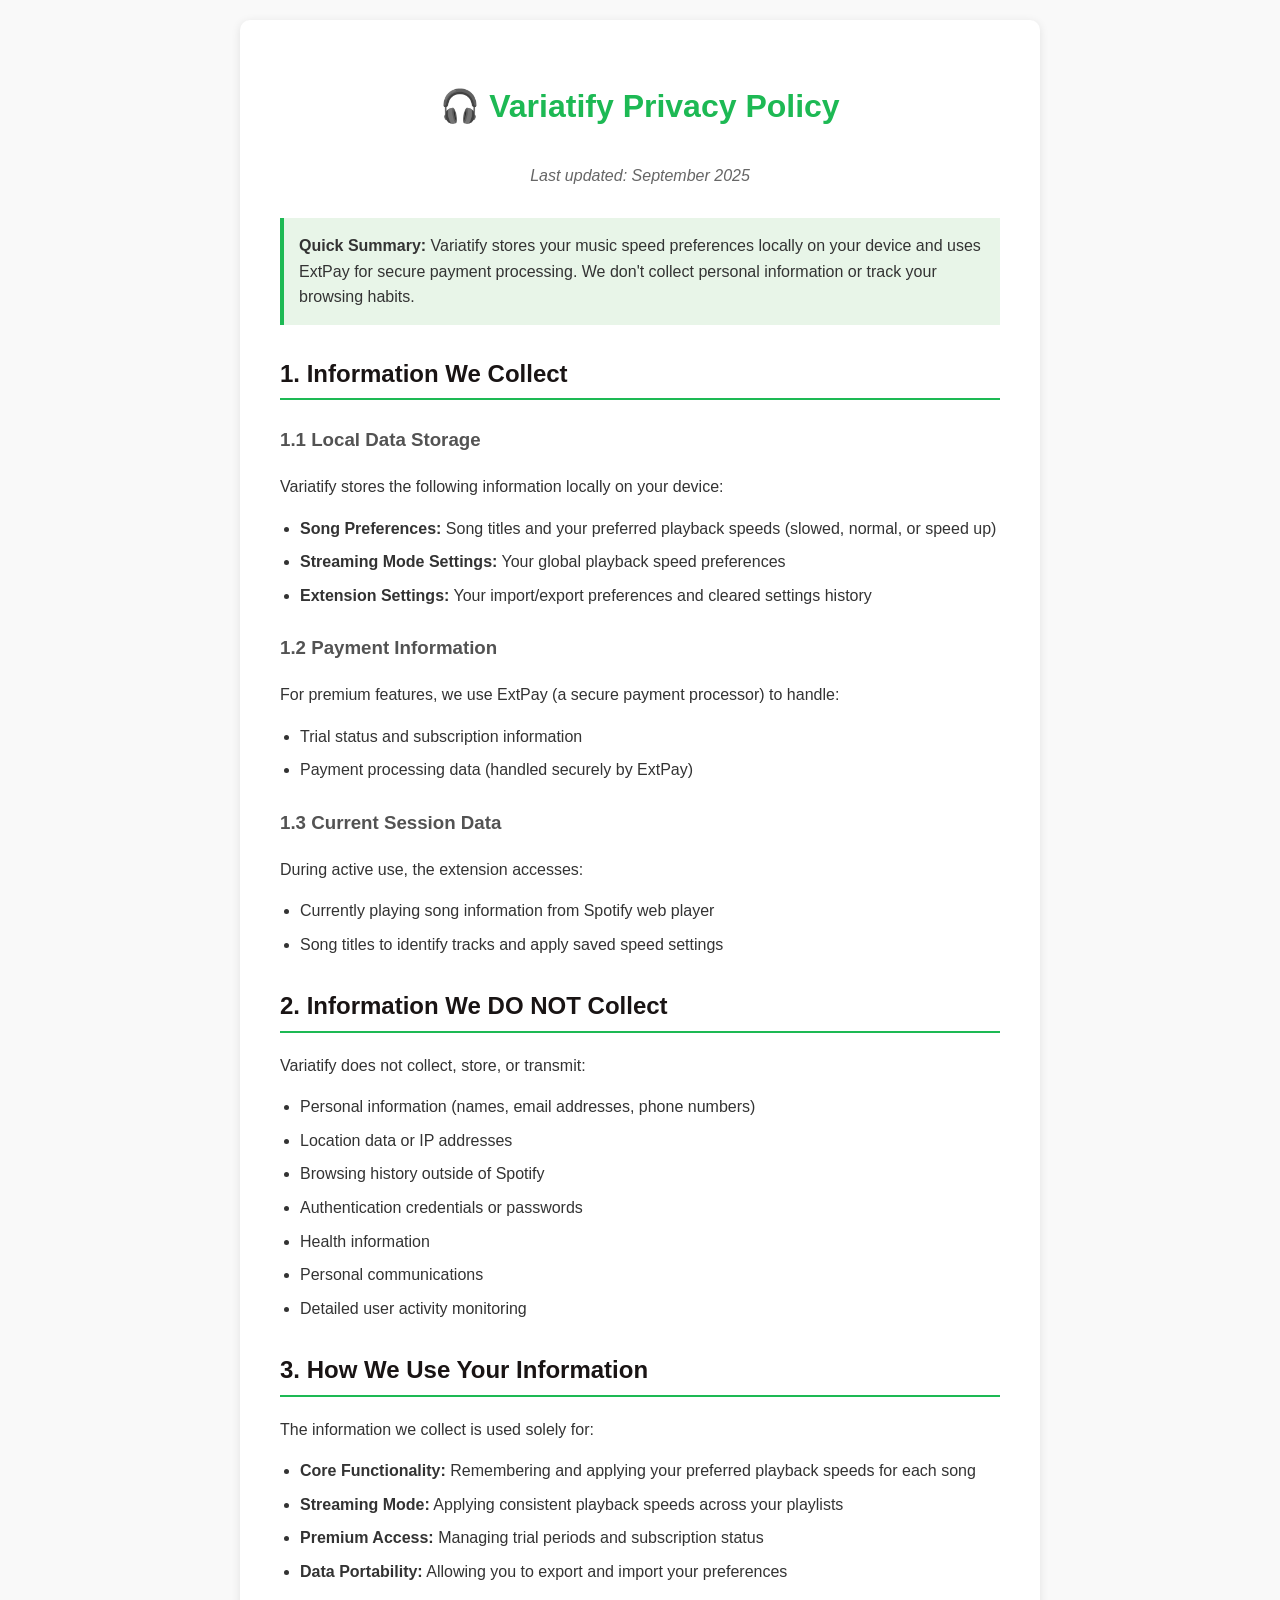
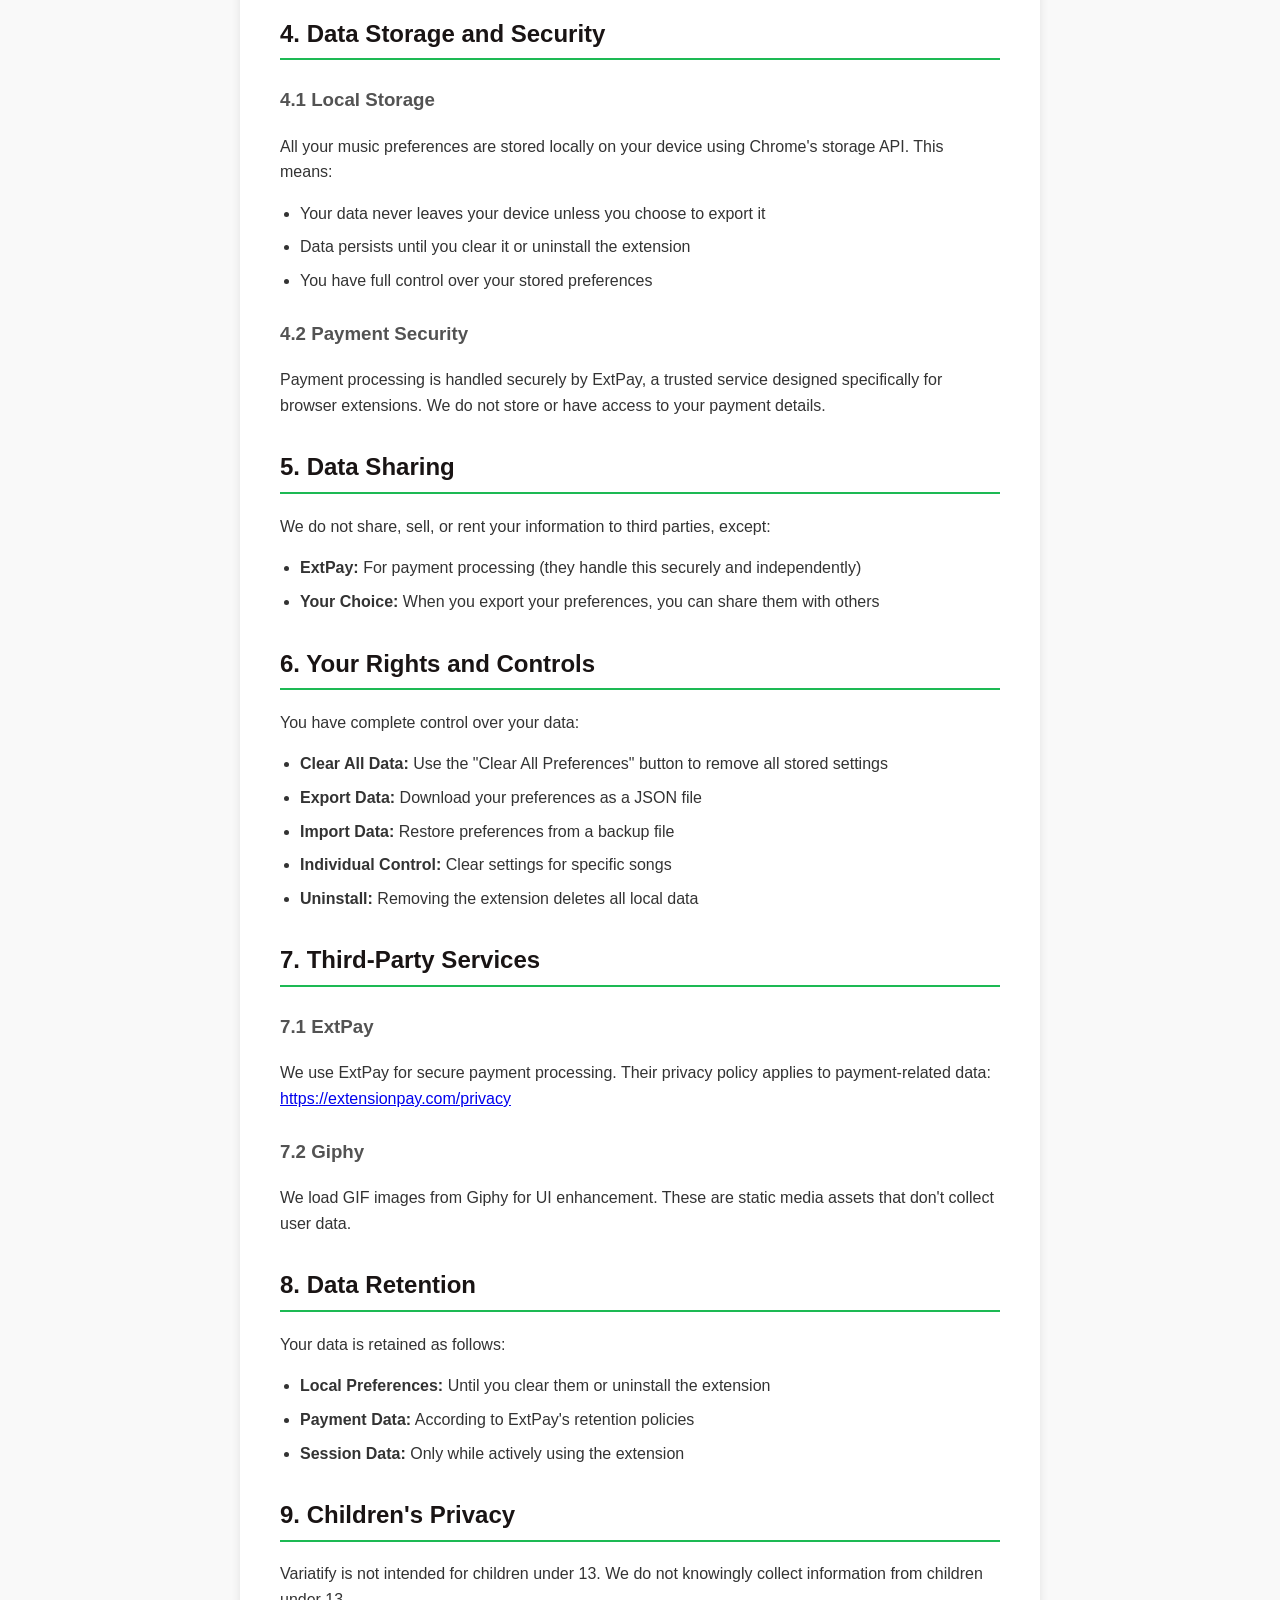
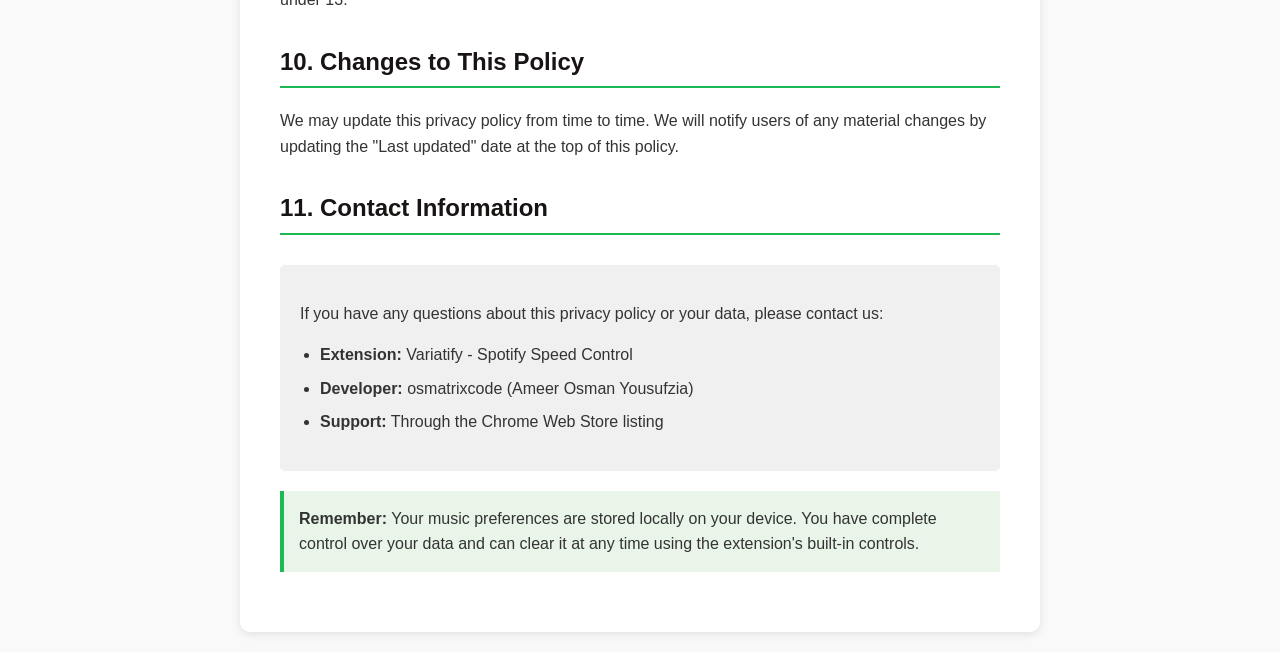
==== index.html @ 0c0920c5 "Create index.html for privacy policy page" ====
<!DOCTYPE html>
<html lang="en">
<head>
    <meta charset="UTF-8">
    <meta name="viewport" content="width=device-width, initial-scale=1.0">
    <title>Variatify - Privacy Policy</title>
    <style>
        body {
            font-family: -apple-system, BlinkMacSystemFont, 'Segoe UI', Roboto, sans-serif;
            line-height: 1.6;
            max-width: 800px;
            margin: 0 auto;
            padding: 20px;
            color: #333;
            background-color: #f9f9f9;
        }
        .container {
            background: white;
            padding: 40px;
            border-radius: 10px;
            box-shadow: 0 2px 10px rgba(0,0,0,0.1);
        }
        h1 {
            color: #1db954;
            text-align: center;
            margin-bottom: 30px;
        }
        h2 {
            color: #191414;
            border-bottom: 2px solid #1db954;
            padding-bottom: 5px;
            margin-top: 30px;
        }
        h3 {
            color: #535353;
            margin-top: 25px;
        }
        .last-updated {
            text-align: center;
            color: #666;
            font-style: italic;
            margin-bottom: 30px;
        }
        .contact-info {
            background: #f0f0f0;
            padding: 20px;
            border-radius: 5px;
            margin-top: 30px;
        }
        ul {
            padding-left: 20px;
        }
        li {
            margin-bottom: 8px;
        }
        .highlight {
            background: #e8f5e8;
            padding: 15px;
            border-left: 4px solid #1db954;
            margin: 20px 0;
        }
    </style>
</head>
<body>
    <div class="container">
        <h1>🎧 Variatify Privacy Policy</h1>
        <p class="last-updated">Last updated: September 2025</p>

        <div class="highlight">
            <strong>Quick Summary:</strong> Variatify stores your music speed preferences locally on your device and uses ExtPay for secure payment processing. We don't collect personal information or track your browsing habits.
        </div>

        <h2>1. Information We Collect</h2>
        
        <h3>1.1 Local Data Storage</h3>
        <p>Variatify stores the following information locally on your device:</p>
        <ul>
            <li><strong>Song Preferences:</strong> Song titles and your preferred playback speeds (slowed, normal, or speed up)</li>
            <li><strong>Streaming Mode Settings:</strong> Your global playback speed preferences</li>
            <li><strong>Extension Settings:</strong> Your import/export preferences and cleared settings history</li>
        </ul>

        <h3>1.2 Payment Information</h3>
        <p>For premium features, we use ExtPay (a secure payment processor) to handle:</p>
        <ul>
            <li>Trial status and subscription information</li>
            <li>Payment processing data (handled securely by ExtPay)</li>
        </ul>

        <h3>1.3 Current Session Data</h3>
        <p>During active use, the extension accesses:</p>
        <ul>
            <li>Currently playing song information from Spotify web player</li>
            <li>Song titles to identify tracks and apply saved speed settings</li>
        </ul>

        <h2>2. Information We DO NOT Collect</h2>
        <p>Variatify does not collect, store, or transmit:</p>
        <ul>
            <li>Personal information (names, email addresses, phone numbers)</li>
            <li>Location data or IP addresses</li>
            <li>Browsing history outside of Spotify</li>
            <li>Authentication credentials or passwords</li>
            <li>Health information</li>
            <li>Personal communications</li>
            <li>Detailed user activity monitoring</li>
        </ul>

        <h2>3. How We Use Your Information</h2>
        <p>The information we collect is used solely for:</p>
        <ul>
            <li><strong>Core Functionality:</strong> Remembering and applying your preferred playback speeds for each song</li>
            <li><strong>Streaming Mode:</strong> Applying consistent playback speeds across your playlists</li>
            <li><strong>Premium Access:</strong> Managing trial periods and subscription status</li>
            <li><strong>Data Portability:</strong> Allowing you to export and import your preferences</li>
        </ul>

        <h2>4. Data Storage and Security</h2>
        
        <h3>4.1 Local Storage</h3>
        <p>All your music preferences are stored locally on your device using Chrome's storage API. This means:</p>
        <ul>
            <li>Your data never leaves your device unless you choose to export it</li>
            <li>Data persists until you clear it or uninstall the extension</li>
            <li>You have full control over your stored preferences</li>
        </ul>

        <h3>4.2 Payment Security</h3>
        <p>Payment processing is handled securely by ExtPay, a trusted service designed specifically for browser extensions. We do not store or have access to your payment details.</p>

        <h2>5. Data Sharing</h2>
        <p>We do not share, sell, or rent your information to third parties, except:</p>
        <ul>
            <li><strong>ExtPay:</strong> For payment processing (they handle this securely and independently)</li>
            <li><strong>Your Choice:</strong> When you export your preferences, you can share them with others</li>
        </ul>

        <h2>6. Your Rights and Controls</h2>
        <p>You have complete control over your data:</p>
        <ul>
            <li><strong>Clear All Data:</strong> Use the "Clear All Preferences" button to remove all stored settings</li>
            <li><strong>Export Data:</strong> Download your preferences as a JSON file</li>
            <li><strong>Import Data:</strong> Restore preferences from a backup file</li>
            <li><strong>Individual Control:</strong> Clear settings for specific songs</li>
            <li><strong>Uninstall:</strong> Removing the extension deletes all local data</li>
        </ul>

        <h2>7. Third-Party Services</h2>
        
        <h3>7.1 ExtPay</h3>
        <p>We use ExtPay for secure payment processing. Their privacy policy applies to payment-related data: <a href="https://extensionpay.com/privacy" target="_blank">https://extensionpay.com/privacy</a></p>

        <h3>7.2 Giphy</h3>
        <p>We load GIF images from Giphy for UI enhancement. These are static media assets that don't collect user data.</p>

        <h2>8. Data Retention</h2>
        <p>Your data is retained as follows:</p>
        <ul>
            <li><strong>Local Preferences:</strong> Until you clear them or uninstall the extension</li>
            <li><strong>Payment Data:</strong> According to ExtPay's retention policies</li>
            <li><strong>Session Data:</strong> Only while actively using the extension</li>
        </ul>

        <h2>9. Children's Privacy</h2>
        <p>Variatify is not intended for children under 13. We do not knowingly collect information from children under 13.</p>

        <h2>10. Changes to This Policy</h2>
        <p>We may update this privacy policy from time to time. We will notify users of any material changes by updating the "Last updated" date at the top of this policy.</p>

        <h2>11. Contact Information</h2>
        <div class="contact-info">
            <p>If you have any questions about this privacy policy or your data, please contact us:</p>
            <ul>
                <li><strong>Extension:</strong> Variatify - Spotify Speed Control</li>
                <li><strong>Developer:</strong> osmatrixcode (Ameer Osman Yousufzia)</li>
                <li><strong>Support:</strong> Through the Chrome Web Store listing</li>
            </ul>
        </div>

        <div class="highlight">
            <strong>Remember:</strong> Your music preferences are stored locally on your device. You have complete control over your data and can clear it at any time using the extension's built-in controls.
        </div>
    </div>
</body>
</html>
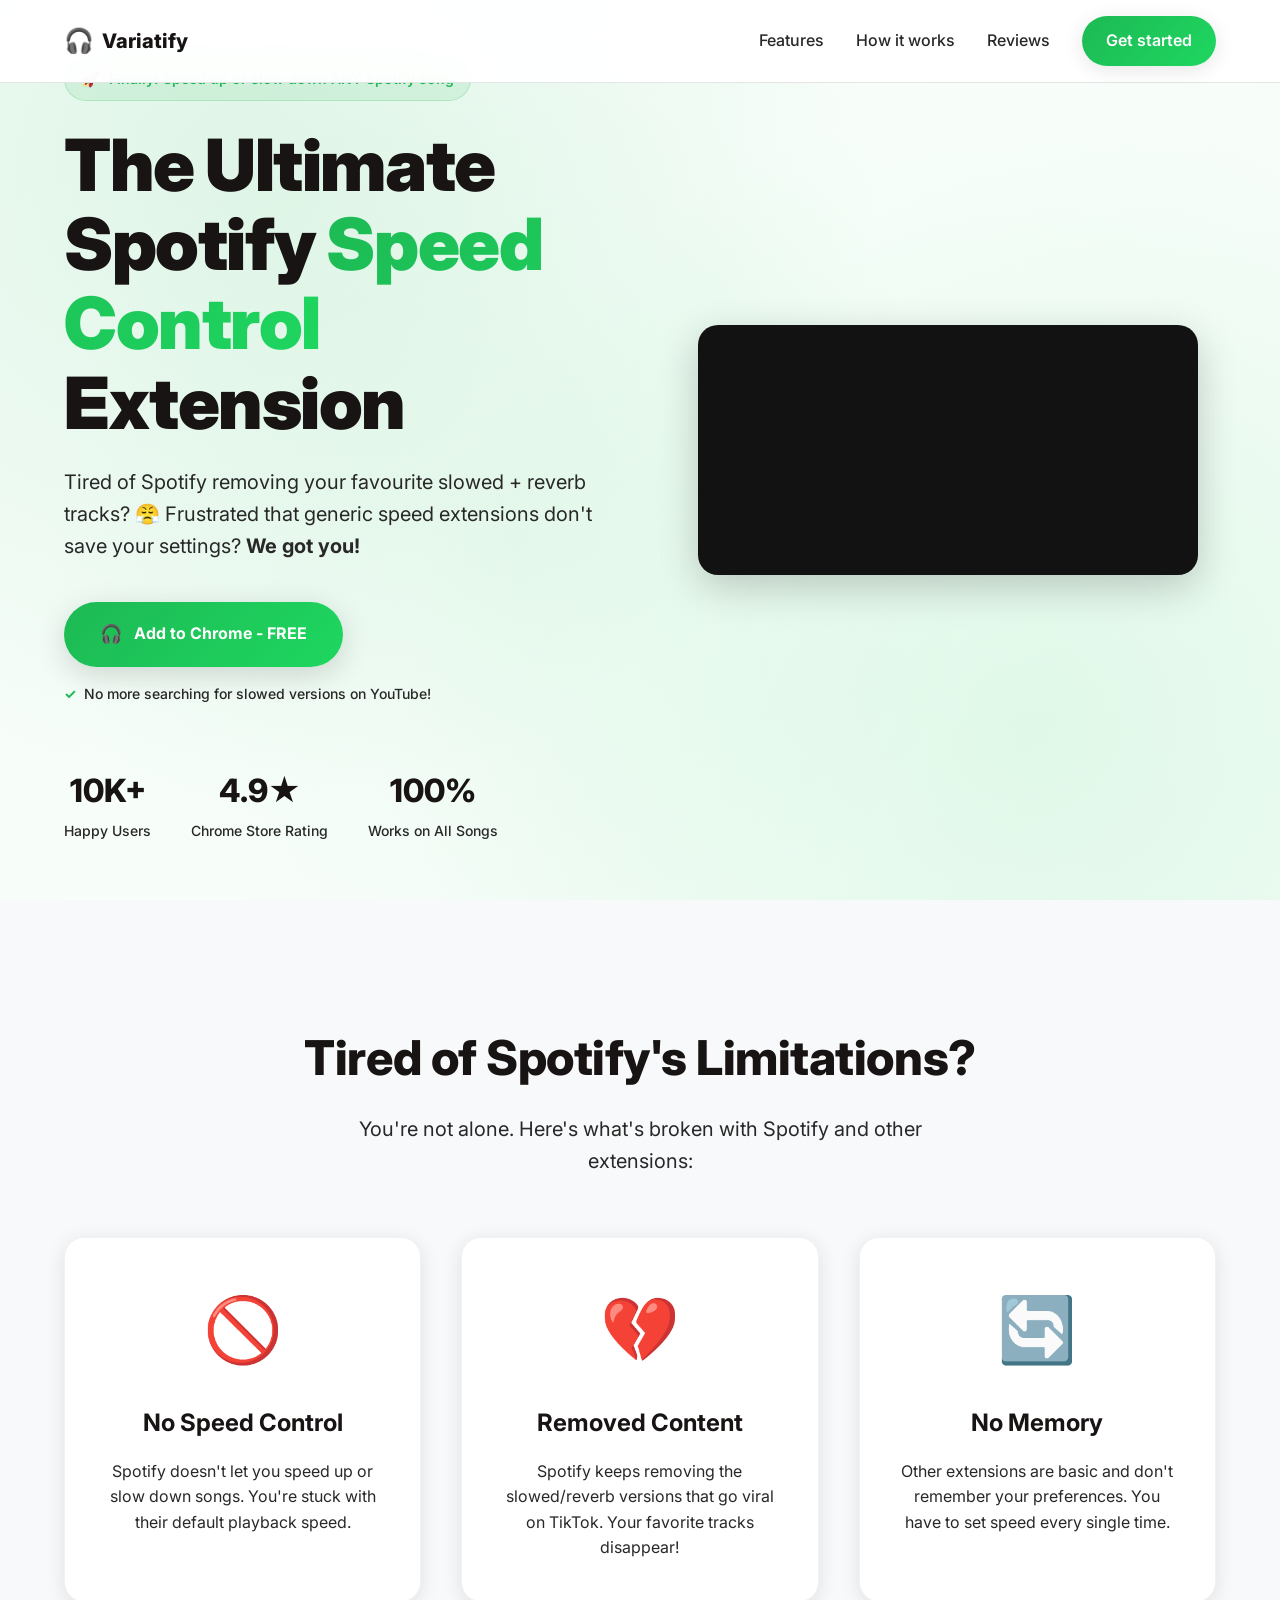
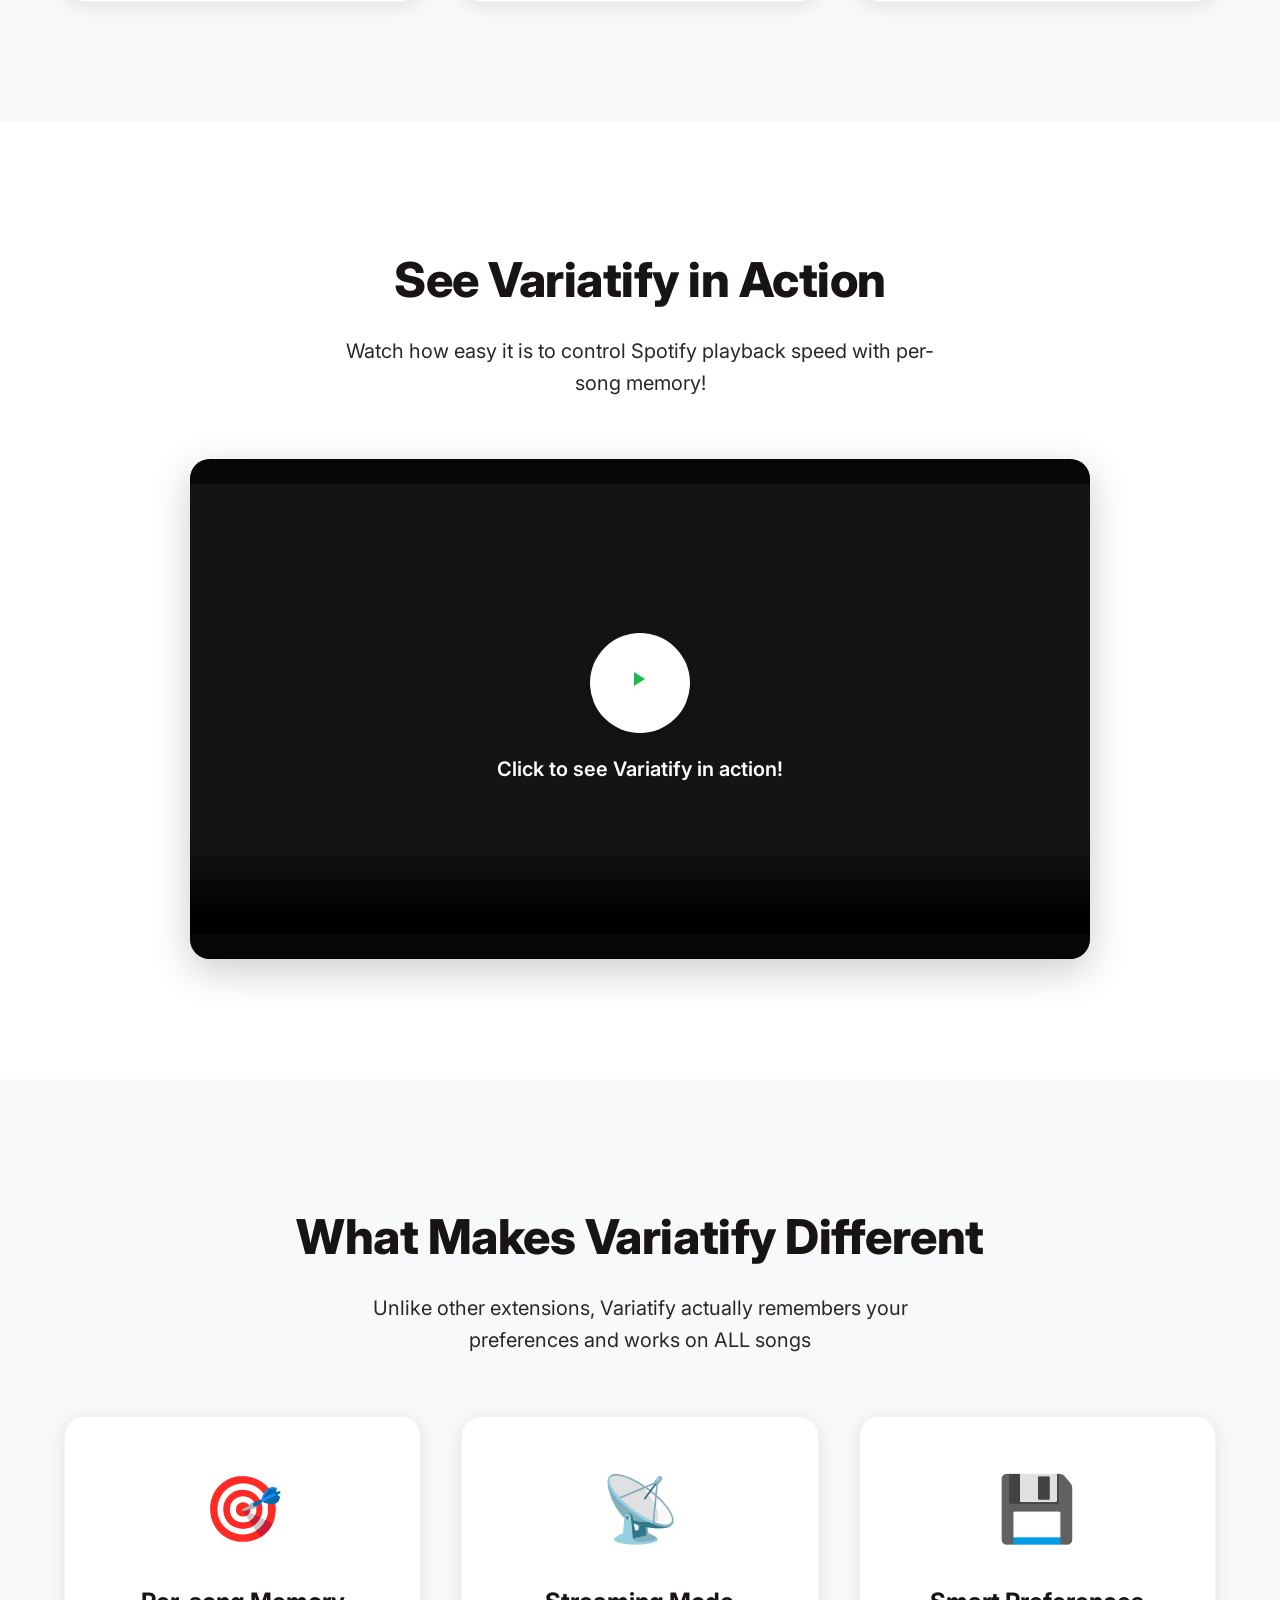
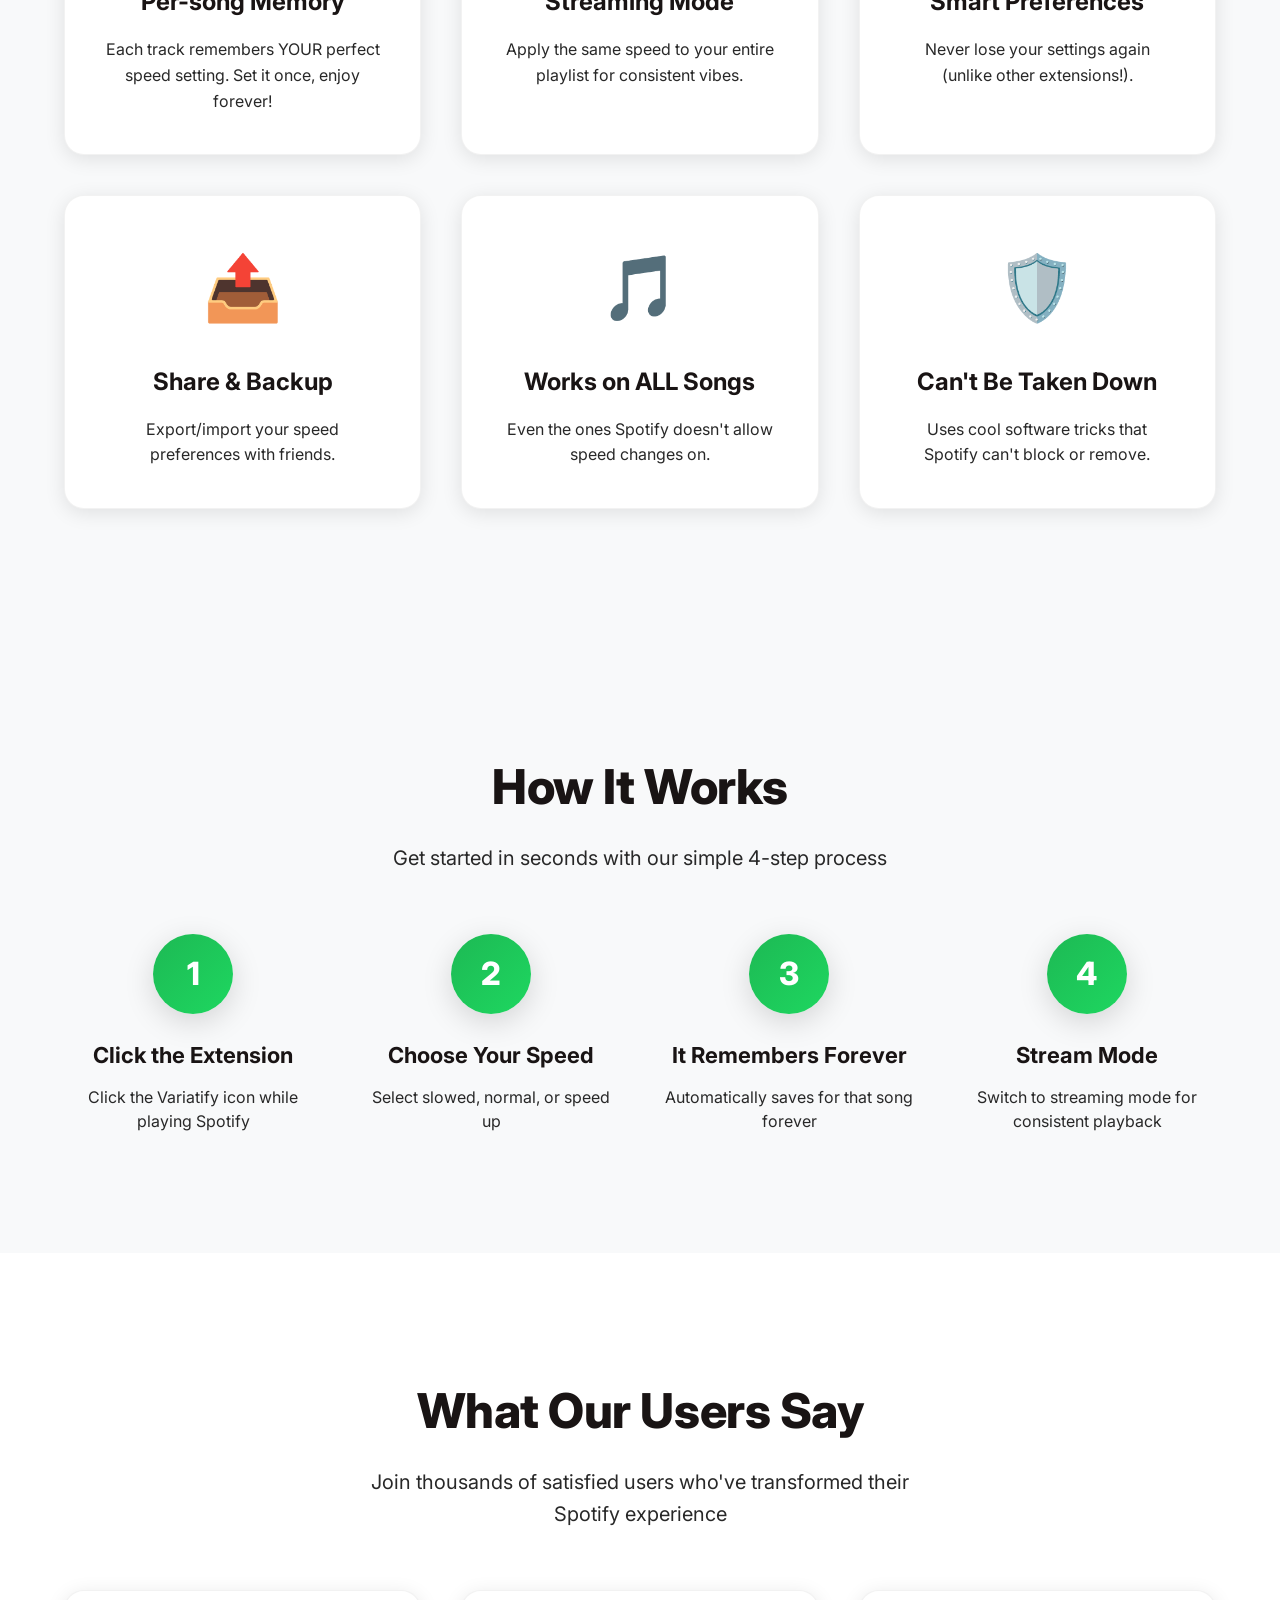
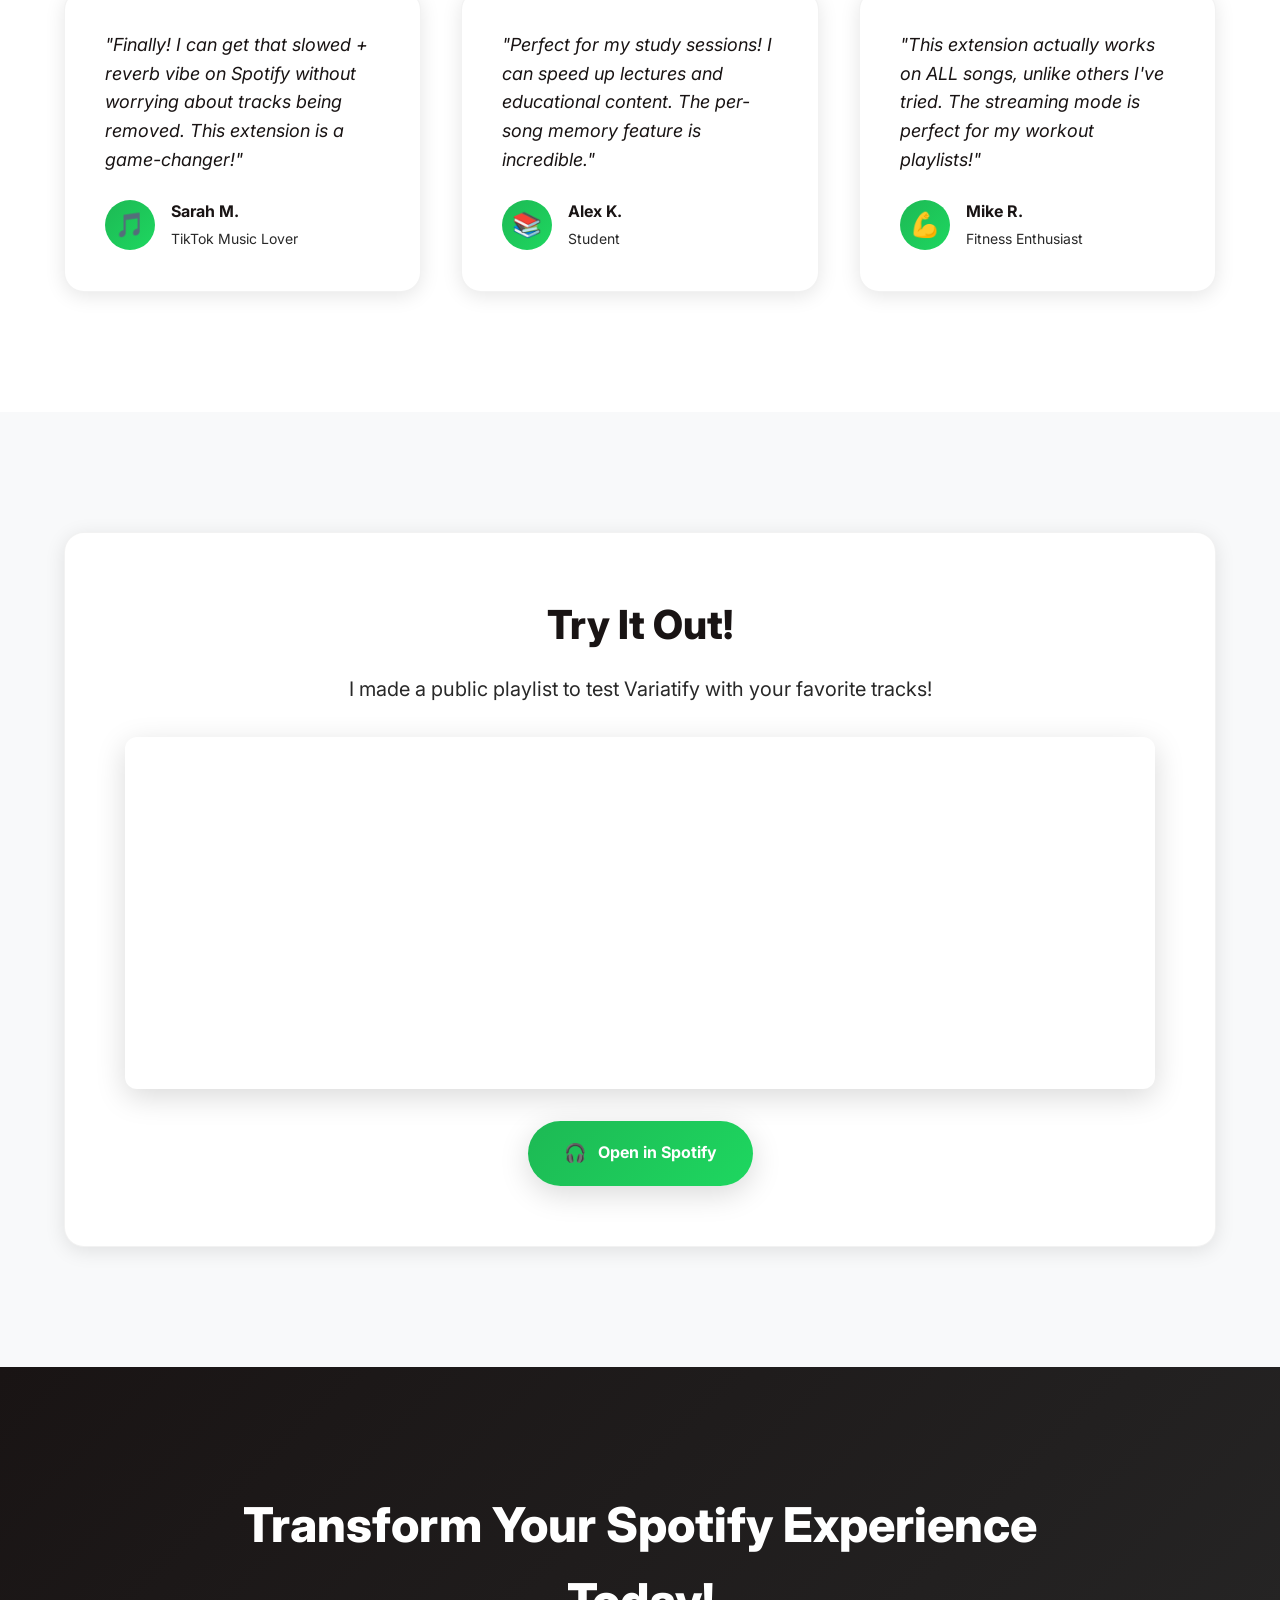
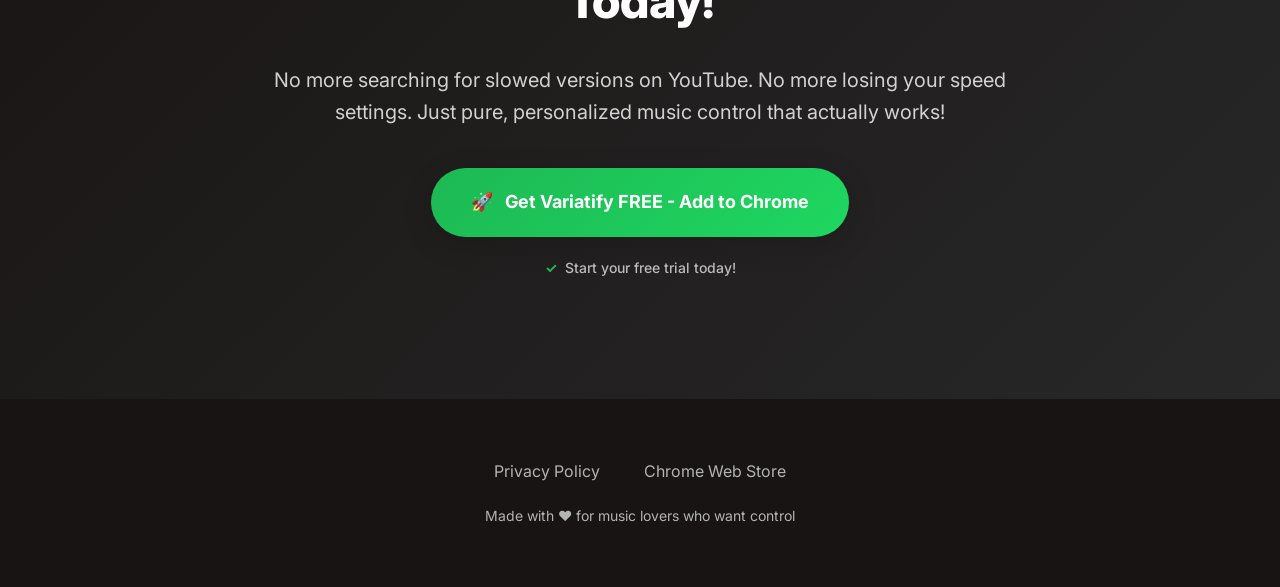
==== commit b0e91986: "make pretty index page!" ====
--- a/index.html
+++ b/index.html
@@ -3,183 +3,448 @@
 <head>
     <meta charset="UTF-8">
     <meta name="viewport" content="width=device-width, initial-scale=1.0">
-    <title>Variatify - Privacy Policy</title>
-    <style>
-        body {
-            font-family: -apple-system, BlinkMacSystemFont, 'Segoe UI', Roboto, sans-serif;
-            line-height: 1.6;
-            max-width: 800px;
-            margin: 0 auto;
-            padding: 20px;
-            color: #333;
-            background-color: #f9f9f9;
-        }
-        .container {
-            background: white;
-            padding: 40px;
-            border-radius: 10px;
-            box-shadow: 0 2px 10px rgba(0,0,0,0.1);
-        }
-        h1 {
-            color: #1db954;
-            text-align: center;
-            margin-bottom: 30px;
-        }
-        h2 {
-            color: #191414;
-            border-bottom: 2px solid #1db954;
-            padding-bottom: 5px;
-            margin-top: 30px;
-        }
-        h3 {
-            color: #535353;
-            margin-top: 25px;
-        }
-        .last-updated {
-            text-align: center;
-            color: #666;
-            font-style: italic;
-            margin-bottom: 30px;
-        }
-        .contact-info {
-            background: #f0f0f0;
-            padding: 20px;
-            border-radius: 5px;
-            margin-top: 30px;
-        }
-        ul {
-            padding-left: 20px;
-        }
-        li {
-            margin-bottom: 8px;
-        }
-        .highlight {
-            background: #e8f5e8;
-            padding: 15px;
-            border-left: 4px solid #1db954;
-            margin: 20px 0;
-        }
-    </style>
+    <title>Variatify - The Ultimate Spotify Speed Control Extension</title>
+    <link rel="stylesheet" href="main.css">
+    <link rel="preconnect" href="https://fonts.googleapis.com">
+    <link rel="preconnect" href="https://fonts.gstatic.com" crossorigin>
+    <link href="https://fonts.googleapis.com/css2?family=Inter:wght@300;400;500;600;700;800;900&display=swap" rel="stylesheet">
+    <meta name="description" content="Speed up or slow down ANY Spotify song with per-song memory. Perfect for TikTok music lovers and study sessions.">
 </head>
 <body>
-    <div class="container">
-        <h1>🎧 Variatify Privacy Policy</h1>
-        <p class="last-updated">Last updated: September 2025</p>
-
-        <div class="highlight">
-            <strong>Quick Summary:</strong> Variatify stores your music speed preferences locally on your device and uses ExtPay for secure payment processing. We don't collect personal information or track your browsing habits.
-        </div>
-
-        <h2>1. Information We Collect</h2>
-        
-        <h3>1.1 Local Data Storage</h3>
-        <p>Variatify stores the following information locally on your device:</p>
-        <ul>
-            <li><strong>Song Preferences:</strong> Song titles and your preferred playback speeds (slowed, normal, or speed up)</li>
-            <li><strong>Streaming Mode Settings:</strong> Your global playback speed preferences</li>
-            <li><strong>Extension Settings:</strong> Your import/export preferences and cleared settings history</li>
-        </ul>
-
-        <h3>1.2 Payment Information</h3>
-        <p>For premium features, we use ExtPay (a secure payment processor) to handle:</p>
-        <ul>
-            <li>Trial status and subscription information</li>
-            <li>Payment processing data (handled securely by ExtPay)</li>
-        </ul>
-
-        <h3>1.3 Current Session Data</h3>
-        <p>During active use, the extension accesses:</p>
-        <ul>
-            <li>Currently playing song information from Spotify web player</li>
-            <li>Song titles to identify tracks and apply saved speed settings</li>
-        </ul>
-
-        <h2>2. Information We DO NOT Collect</h2>
-        <p>Variatify does not collect, store, or transmit:</p>
-        <ul>
-            <li>Personal information (names, email addresses, phone numbers)</li>
-            <li>Location data or IP addresses</li>
-            <li>Browsing history outside of Spotify</li>
-            <li>Authentication credentials or passwords</li>
-            <li>Health information</li>
-            <li>Personal communications</li>
-            <li>Detailed user activity monitoring</li>
-        </ul>
-
-        <h2>3. How We Use Your Information</h2>
-        <p>The information we collect is used solely for:</p>
-        <ul>
-            <li><strong>Core Functionality:</strong> Remembering and applying your preferred playback speeds for each song</li>
-            <li><strong>Streaming Mode:</strong> Applying consistent playback speeds across your playlists</li>
-            <li><strong>Premium Access:</strong> Managing trial periods and subscription status</li>
-            <li><strong>Data Portability:</strong> Allowing you to export and import your preferences</li>
-        </ul>
-
-        <h2>4. Data Storage and Security</h2>
-        
-        <h3>4.1 Local Storage</h3>
-        <p>All your music preferences are stored locally on your device using Chrome's storage API. This means:</p>
-        <ul>
-            <li>Your data never leaves your device unless you choose to export it</li>
-            <li>Data persists until you clear it or uninstall the extension</li>
-            <li>You have full control over your stored preferences</li>
-        </ul>
-
-        <h3>4.2 Payment Security</h3>
-        <p>Payment processing is handled securely by ExtPay, a trusted service designed specifically for browser extensions. We do not store or have access to your payment details.</p>
-
-        <h2>5. Data Sharing</h2>
-        <p>We do not share, sell, or rent your information to third parties, except:</p>
-        <ul>
-            <li><strong>ExtPay:</strong> For payment processing (they handle this securely and independently)</li>
-            <li><strong>Your Choice:</strong> When you export your preferences, you can share them with others</li>
-        </ul>
-
-        <h2>6. Your Rights and Controls</h2>
-        <p>You have complete control over your data:</p>
-        <ul>
-            <li><strong>Clear All Data:</strong> Use the "Clear All Preferences" button to remove all stored settings</li>
-            <li><strong>Export Data:</strong> Download your preferences as a JSON file</li>
-            <li><strong>Import Data:</strong> Restore preferences from a backup file</li>
-            <li><strong>Individual Control:</strong> Clear settings for specific songs</li>
-            <li><strong>Uninstall:</strong> Removing the extension deletes all local data</li>
-        </ul>
-
-        <h2>7. Third-Party Services</h2>
-        
-        <h3>7.1 ExtPay</h3>
-        <p>We use ExtPay for secure payment processing. Their privacy policy applies to payment-related data: <a href="https://extensionpay.com/privacy" target="_blank">https://extensionpay.com/privacy</a></p>
-
-        <h3>7.2 Giphy</h3>
-        <p>We load GIF images from Giphy for UI enhancement. These are static media assets that don't collect user data.</p>
-
-        <h2>8. Data Retention</h2>
-        <p>Your data is retained as follows:</p>
-        <ul>
-            <li><strong>Local Preferences:</strong> Until you clear them or uninstall the extension</li>
-            <li><strong>Payment Data:</strong> According to ExtPay's retention policies</li>
-            <li><strong>Session Data:</strong> Only while actively using the extension</li>
-        </ul>
-
-        <h2>9. Children's Privacy</h2>
-        <p>Variatify is not intended for children under 13. We do not knowingly collect information from children under 13.</p>
-
-        <h2>10. Changes to This Policy</h2>
-        <p>We may update this privacy policy from time to time. We will notify users of any material changes by updating the "Last updated" date at the top of this policy.</p>
-
-        <h2>11. Contact Information</h2>
-        <div class="contact-info">
-            <p>If you have any questions about this privacy policy or your data, please contact us:</p>
-            <ul>
-                <li><strong>Extension:</strong> Variatify - Spotify Speed Control</li>
-                <li><strong>Developer:</strong> osmatrixcode (Ameer Osman Yousufzia)</li>
-                <li><strong>Support:</strong> Through the Chrome Web Store listing</li>
-            </ul>
-        </div>
-
-        <div class="highlight">
-            <strong>Remember:</strong> Your music preferences are stored locally on your device. You have complete control over your data and can clear it at any time using the extension's built-in controls.
-        </div>
-    </div>
+    <!-- Navigation -->
+    <nav class="nav">
+        <div class="nav-container">
+            <div class="nav-logo">
+                <span class="logo-icon">🎧</span>
+                <span class="logo-text">Variatify</span>
+            </div>
+            <div class="nav-links">
+                <a href="#features" class="nav-link">Features</a>
+                <a href="#how-it-works" class="nav-link">How it works</a>
+                <a href="#testimonials" class="nav-link">Reviews</a>
+                <a href="https://chromewebstore.google.com/detail/variatify-spotify-extensi/kaggiednlfijigkjankdbfpokdglpnlo" class="nav-cta" target="_blank">Get started</a>
+            </div>
+        </div>
+    </nav>
+
+    <!-- Hero Section -->
+    <section class="hero">
+        <div class="hero-background">
+            <div class="hero-gradient"></div>
+            <div class="hero-particles"></div>
+        </div>
+        <div class="hero-container">
+            <div class="hero-content">
+                <div class="hero-badge">
+                    <span class="badge-icon">🚀</span>
+                    <span class="badge-text">Finally! Speed up or slow down ANY Spotify song</span>
+                </div>
+                <h1 class="hero-title">
+                    The Ultimate Spotify
+                    <span class="gradient-text">Speed Control</span>
+                    Extension
+                </h1>
+                <p class="hero-subtitle">
+                    Tired of Spotify removing your favourite slowed + reverb tracks? 😤 
+                    Frustrated that generic speed extensions don't save your settings? 
+                    <strong>We got you!</strong>
+                </p>
+                
+                <div class="hero-cta">
+                    <a href="https://chromewebstore.google.com/detail/variatify-spotify-extensi/kaggiednlfijigkjankdbfpokdglpnlo" class="cta-button primary" target="_blank">
+                        <span class="cta-icon">🎧</span>
+                        Add to Chrome - FREE
+                    </a>
+                    <div class="cta-note">
+                        <span class="checkmark">✓</span>
+                        No more searching for slowed versions on YouTube!
+                    </div>
+                </div>
+
+                <div class="hero-stats">
+                    <div class="stat">
+                        <div class="stat-number">10K+</div>
+                        <div class="stat-label">Happy Users</div>
+                    </div>
+                    <div class="stat">
+                        <div class="stat-number">4.9★</div>
+                        <div class="stat-label">Chrome Store Rating</div>
+                    </div>
+                    <div class="stat">
+                        <div class="stat-number">100%</div>
+                        <div class="stat-label">Works on All Songs</div>
+                    </div>
+                </div>
+            </div>
+            
+            <div class="hero-visual">
+                <div class="hero-video-container">
+                    <video id="hero-video" autoplay muted loop playsinline>
+                        <source src="assets/video/video.mov" type="video/mp4">
+                        <source src="assets/video/video.mov" type="video/quicktime">
+                    </video>
+                    <div class="video-overlay" id="hero-video-overlay">
+                        <div class="play-indicator">
+                            <div class="play-circle"></div>
+                        </div>
+                    </div>
+                </div>
+            </div>
+        </div>
+    </section>
+
+    <!-- Problem Section -->
+    <section class="problem-section">
+        <div class="container">
+            <div class="section-header">
+                <h2 class="section-title">Tired of Spotify's Limitations?</h2>
+                <p class="section-subtitle">You're not alone. Here's what's broken with Spotify and other extensions:</p>
+            </div>
+            <div class="problem-grid">
+                <div class="problem-card">
+                    <div class="problem-icon">🚫</div>
+                    <h3>No Speed Control</h3>
+                    <p>Spotify doesn't let you speed up or slow down songs. You're stuck with their default playback speed.</p>
+                </div>
+                <div class="problem-card">
+                    <div class="problem-icon">💔</div>
+                    <h3>Removed Content</h3>
+                    <p>Spotify keeps removing the slowed/reverb versions that go viral on TikTok. Your favorite tracks disappear!</p>
+                </div>
+                <div class="problem-card">
+                    <div class="problem-icon">🔄</div>
+                    <h3>No Memory</h3>
+                    <p>Other extensions are basic and don't remember your preferences. You have to set speed every single time.</p>
+                </div>
+            </div>
+        </div>
+    </section>
+
+    <!-- Video Demo Section -->
+    <section class="video-section">
+        <div class="container">
+            <div class="section-header">
+                <h2 class="section-title">See Variatify in Action</h2>
+                <p class="section-subtitle">Watch how easy it is to control Spotify playback speed with per-song memory!</p>
+            </div>
+            <div class="video-container">
+                <video id="demo-video" controls preload="metadata">
+                    <source src="assets/video/video.mov" type="video/mp4">
+                    <source src="assets/video/video.mov" type="video/quicktime">
+                    Your browser doesn't support video playback.
+                </video>
+                <div class="video-overlay" id="video-overlay">
+                    <div class="play-button">
+                        <div class="play-icon">
+                            <svg width="24" height="24" viewBox="0 0 24 24" fill="none" xmlns="http://www.w3.org/2000/svg">
+                                <path d="M8 5v14l11-7z" fill="currentColor"/>
+                            </svg>
+                        </div>
+                    </div>
+                    <p class="video-preview-text">Click to see Variatify in action!</p>
+                </div>
+            </div>
+        </div>
+    </section>
+
+    <!-- Features Section -->
+    <section class="features-section" id="features">
+        <div class="container">
+            <div class="section-header">
+                <h2 class="section-title">What Makes Variatify Different</h2>
+                <p class="section-subtitle">Unlike other extensions, Variatify actually remembers your preferences and works on ALL songs</p>
+            </div>
+            <div class="features-grid">
+                <div class="feature-card">
+                    <div class="feature-icon">🎯</div>
+                    <h3>Per-song Memory</h3>
+                    <p>Each track remembers YOUR perfect speed setting. Set it once, enjoy forever!</p>
+                </div>
+                <div class="feature-card">
+                    <div class="feature-icon">📡</div>
+                    <h3>Streaming Mode</h3>
+                    <p>Apply the same speed to your entire playlist for consistent vibes.</p>
+                </div>
+                <div class="feature-card">
+                    <div class="feature-icon">💾</div>
+                    <h3>Smart Preferences</h3>
+                    <p>Never lose your settings again (unlike other extensions!).</p>
+                </div>
+                <div class="feature-card">
+                    <div class="feature-icon">📤</div>
+                    <h3>Share & Backup</h3>
+                    <p>Export/import your speed preferences with friends.</p>
+                </div>
+                <div class="feature-card">
+                    <div class="feature-icon">🎵</div>
+                    <h3>Works on ALL Songs</h3>
+                    <p>Even the ones Spotify doesn't allow speed changes on.</p>
+                </div>
+                <div class="feature-card">
+                    <div class="feature-icon">🛡️</div>
+                    <h3>Can't Be Taken Down</h3>
+                    <p>Uses cool software tricks that Spotify can't block or remove.</p>
+                </div>
+            </div>
+        </div>
+    </section>
+
+
+    <!-- How It Works Section -->
+    <section class="how-it-works" id="how-it-works">
+        <div class="container">
+            <div class="section-header">
+                <h2 class="section-title">How It Works</h2>
+                <p class="section-subtitle">Get started in seconds with our simple 4-step process</p>
+            </div>
+            <div class="steps">
+                <div class="step">
+                    <div class="step-number">1</div>
+                    <h3>Click the Extension</h3>
+                    <p>Click the Variatify icon while playing Spotify</p>
+                </div>
+                <div class="step">
+                    <div class="step-number">2</div>
+                    <h3>Choose Your Speed</h3>
+                    <p>Select slowed, normal, or speed up</p>
+                </div>
+                <div class="step">
+                    <div class="step-number">3</div>
+                    <h3>It Remembers Forever</h3>
+                    <p>Automatically saves for that song forever</p>
+                </div>
+                <div class="step">
+                    <div class="step-number">4</div>
+                    <h3>Stream Mode</h3>
+                    <p>Switch to streaming mode for consistent playback</p>
+                </div>
+            </div>
+        </div>
+    </section>
+
+    <!-- Testimonials Section -->
+    <section class="testimonials-section" id="testimonials">
+        <div class="container">
+            <div class="section-header">
+                <h2 class="section-title">What Our Users Say</h2>
+                <p class="section-subtitle">Join thousands of satisfied users who've transformed their Spotify experience</p>
+            </div>
+            <div class="testimonials-grid">
+                <div class="testimonial-card">
+                    <div class="testimonial-content">
+                        <p>"Finally! I can get that slowed + reverb vibe on Spotify without worrying about tracks being removed. This extension is a game-changer!"</p>
+                    </div>
+                    <div class="testimonial-author">
+                        <div class="author-avatar">🎵</div>
+                        <div class="author-info">
+                            <div class="author-name">Sarah M.</div>
+                            <div class="author-title">TikTok Music Lover</div>
+                        </div>
+                    </div>
+                </div>
+                <div class="testimonial-card">
+                    <div class="testimonial-content">
+                        <p>"Perfect for my study sessions! I can speed up lectures and educational content. The per-song memory feature is incredible."</p>
+                    </div>
+                    <div class="testimonial-author">
+                        <div class="author-avatar">📚</div>
+                        <div class="author-info">
+                            <div class="author-name">Alex K.</div>
+                            <div class="author-title">Student</div>
+                        </div>
+                    </div>
+                </div>
+                <div class="testimonial-card">
+                    <div class="testimonial-content">
+                        <p>"This extension actually works on ALL songs, unlike others I've tried. The streaming mode is perfect for my workout playlists!"</p>
+                    </div>
+                    <div class="testimonial-author">
+                        <div class="author-avatar">💪</div>
+                        <div class="author-info">
+                            <div class="author-name">Mike R.</div>
+                            <div class="author-title">Fitness Enthusiast</div>
+                        </div>
+                    </div>
+                </div>
+            </div>
+        </div>
+    </section>
+
+    <!-- Test Playlist Section -->
+    <section class="playlist-section">
+        <div class="container">
+            <div class="playlist-card">
+                <div class="playlist-content">
+                    <h2 class="playlist-title">Try It Out!</h2>
+                    <p class="playlist-description">I made a public playlist to test Variatify with your favorite tracks!</p>
+                    <div class="spotify-embed-container">
+                        <iframe 
+                            src="https://open.spotify.com/embed/playlist/5gVvuYbAxAWE3KOqdIt4Jh?utm_source=generator&theme=0" 
+                            width="100%" 
+                            height="352" 
+                            frameBorder="0" 
+                            allowfullscreen="" 
+                            allow="autoplay; clipboard-write; encrypted-media; fullscreen; picture-in-picture" 
+                            loading="lazy">
+                        </iframe>
+                    </div>
+                    
+                    <div class="playlist-cta">
+                        <a href="https://open.spotify.com/playlist/5gVvuYbAxAWE3KOqdIt4Jh" class="playlist-link" target="_blank">
+                            <span class="playlist-icon">🎧</span>
+                            Open in Spotify
+                        </a>
+                    </div>
+                </div>
+            </div>
+        </div>
+    </section>
+
+    <!-- Final CTA Section -->
+    <section class="final-cta">
+        <div class="container">
+            <div class="cta-content">
+                <h2 class="cta-title">Transform Your Spotify Experience Today!</h2>
+                <p class="cta-description">No more searching for slowed versions on YouTube. No more losing your speed settings. Just pure, personalized music control that actually works!</p>
+                
+                <div class="cta-buttons">
+                    <a href="https://chromewebstore.google.com/detail/variatify-spotify-extensi/kaggiednlfijigkjankdbfpokdglpnlo" class="cta-button primary large" target="_blank">
+                        <span class="cta-icon">🚀</span>
+                        Get Variatify FREE - Add to Chrome
+                    </a>
+                    <div class="cta-guarantee">
+                        <span class="guarantee-icon">✓</span>
+                        <span class="guarantee-text">Start your free trial today!</span>
+                    </div>
+                </div>
+            </div>
+        </div>
+    </section>
+
+    <!-- Footer -->
+    <footer class="footer">
+        <div class="container">
+            <div class="footer-content">
+                <div class="footer-links">
+                    <a href="privacy-policy.html">Privacy Policy</a>
+                    <a href="https://chromewebstore.google.com/detail/variatify-spotify-extensi/kaggiednlfijigkjankdbfpokdglpnlo" target="_blank">Chrome Web Store</a>
+                </div>
+                <p class="footer-text">Made with ❤️ for music lovers who want control</p>
+            </div>
+        </div>
+    </footer>
+
+    <script>
+        // Video interaction handling
+        document.addEventListener('DOMContentLoaded', function() {
+            // Hero video handling
+            const heroVideoContainer = document.querySelector('.hero-video-container');
+            const heroVideo = document.getElementById('hero-video');
+            const heroOverlay = document.getElementById('hero-video-overlay');
+            
+            if (heroVideo && heroOverlay && heroVideoContainer) {
+                console.log('Hero video elements found, setting up interactions');
+                
+                // Try to play video immediately when page loads
+                heroVideo.play().then(() => {
+                    console.log('Hero video autoplay successful');
+                    heroVideoContainer.classList.add('playing');
+                }).catch(err => {
+                    console.log('Hero video autoplay failed:', err);
+                    // Keep overlay visible if autoplay fails
+                });
+                
+                // Click overlay to play hero video (fallback)
+                heroOverlay.addEventListener('click', function(e) {
+                    e.preventDefault();
+                    console.log('Hero overlay clicked, starting video');
+                    heroVideo.play().then(() => {
+                        heroVideoContainer.classList.add('playing');
+                        console.log('Hero video started, hiding overlay');
+                    }).catch(err => {
+                        console.log('Error playing hero video:', err);
+                    });
+                });
+                
+                // Hide overlay when hero video starts playing
+                heroVideo.addEventListener('play', function() {
+                    console.log('Hero video playing event');
+                    heroVideoContainer.classList.add('playing');
+                });
+                
+                // Show overlay when hero video is paused
+                heroVideo.addEventListener('pause', function() {
+                    console.log('Hero video paused event');
+                    heroVideoContainer.classList.remove('playing');
+                });
+                
+                // Show overlay when hero video ends
+                heroVideo.addEventListener('ended', function() {
+                    console.log('Hero video ended event');
+                    heroVideoContainer.classList.remove('playing');
+                });
+                
+                // Handle video loading
+                heroVideo.addEventListener('loadeddata', function() {
+                    console.log('Hero video loaded, attempting to play');
+                    heroVideo.play().then(() => {
+                        heroVideoContainer.classList.add('playing');
+                    }).catch(err => {
+                        console.log('Video play failed after loading:', err);
+                    });
+                });
+            } else {
+                console.log('Hero video elements not found');
+            }
+
+            // Demo video handling
+            const videoContainer = document.querySelector('.video-container');
+            const video = document.getElementById('demo-video');
+            const overlay = document.getElementById('video-overlay');
+            
+            if (video && overlay && videoContainer) {
+                console.log('Demo video elements found, setting up interactions');
+                
+                // Click overlay to play video
+                overlay.addEventListener('click', function(e) {
+                    e.preventDefault();
+                    console.log('Demo overlay clicked, starting video');
+                    video.play().then(() => {
+                        videoContainer.classList.add('playing');
+                        console.log('Demo video started, hiding overlay');
+                    }).catch(err => {
+                        console.log('Error playing demo video:', err);
+                    });
+                });
+                
+                // Hide overlay when video starts playing
+                video.addEventListener('play', function() {
+                    console.log('Demo video playing event');
+                    videoContainer.classList.add('playing');
+                });
+                
+                // Show overlay when video is paused
+                video.addEventListener('pause', function() {
+                    console.log('Demo video paused event');
+                    videoContainer.classList.remove('playing');
+                });
+                
+                // Show overlay when video ends
+                video.addEventListener('ended', function() {
+                    console.log('Demo video ended event');
+                    videoContainer.classList.remove('playing');
+                });
+                
+                // Also handle when user clicks video controls
+                video.addEventListener('click', function() {
+                    if (video.paused) {
+                        videoContainer.classList.add('playing');
+                    }
+                });
+            } else {
+                console.log('Demo video elements not found');
+            }
+        });
+    </script>
 </body>
-</html>+</html>
--- a/main.css
+++ b/main.css
@@ -0,0 +1,1024 @@
+/* Reset and Base Styles */
+* {
+    box-sizing: border-box;
+    margin: 0;
+    padding: 0;
+}
+
+:root {
+    --spotify-green: #1db954;
+    --spotify-dark-green: #1ed760;
+    --spotify-black: #191414;
+    --spotify-dark-gray: #121212;
+    --spotify-gray: #282828;
+    --spotify-light-gray: #b3b3b3;
+    --spotify-white: #ffffff;
+    --gradient-primary: linear-gradient(135deg, #1db954 0%, #1ed760 100%);
+    --gradient-dark: linear-gradient(135deg, #191414 0%, #282828 100%);
+    --shadow-soft: 0 4px 20px rgba(0, 0, 0, 0.1);
+    --shadow-medium: 0 8px 30px rgba(0, 0, 0, 0.15);
+    --shadow-strong: 0 12px 40px rgba(0, 0, 0, 0.2);
+}
+
+body {
+    font-family: 'Inter', -apple-system, BlinkMacSystemFont, 'Segoe UI', Roboto, sans-serif;
+    line-height: 1.6;
+    color: var(--spotify-black);
+    background: var(--spotify-white);
+    font-size: 16px;
+    -webkit-font-smoothing: antialiased;
+    -moz-osx-font-smoothing: grayscale;
+    overflow-x: hidden;
+}
+
+.container {
+    max-width: 1200px;
+    margin: 0 auto;
+    padding: 0 24px;
+}
+
+/* Navigation */
+.nav {
+    position: fixed;
+    top: 0;
+    left: 0;
+    right: 0;
+    background: rgba(255, 255, 255, 0.95);
+    backdrop-filter: blur(20px);
+    border-bottom: 1px solid rgba(0, 0, 0, 0.1);
+    z-index: 1000;
+    padding: 16px 0;
+    transition: all 0.3s ease;
+}
+
+.nav-container {
+    max-width: 1200px;
+    margin: 0 auto;
+    padding: 0 24px;
+    display: flex;
+    justify-content: space-between;
+    align-items: center;
+}
+
+.nav-logo {
+    display: flex;
+    align-items: center;
+    gap: 8px;
+    font-weight: 800;
+    font-size: 20px;
+    color: var(--spotify-black);
+    text-decoration: none;
+}
+
+.logo-icon {
+    font-size: 24px;
+}
+
+.nav-links {
+    display: flex;
+    align-items: center;
+    gap: 32px;
+}
+
+.nav-link {
+    color: var(--spotify-gray);
+    text-decoration: none;
+    font-weight: 500;
+    transition: color 0.2s ease;
+    position: relative;
+}
+
+.nav-link:hover {
+    color: var(--spotify-black);
+}
+
+.nav-link::after {
+    content: '';
+    position: absolute;
+    bottom: -4px;
+    left: 0;
+    width: 0;
+    height: 2px;
+    background: var(--gradient-primary);
+    transition: width 0.3s ease;
+}
+
+.nav-link:hover::after {
+    width: 100%;
+}
+
+.nav-cta {
+    background: var(--gradient-primary);
+    color: var(--spotify-white);
+    padding: 12px 24px;
+    border-radius: 50px;
+    text-decoration: none;
+    font-weight: 600;
+    transition: all 0.3s ease;
+    box-shadow: var(--shadow-soft);
+}
+
+.nav-cta:hover {
+    transform: translateY(-2px);
+    box-shadow: var(--shadow-medium);
+}
+
+/* Hero Section */
+.hero {
+    min-height: 100vh;
+    display: flex;
+    align-items: center;
+    position: relative;
+    overflow: hidden;
+    background: var(--spotify-white);
+}
+
+.hero-background {
+    position: absolute;
+    top: 0;
+    left: 0;
+    right: 0;
+    bottom: 0;
+    z-index: 1;
+}
+
+.hero-gradient {
+    position: absolute;
+    top: 0;
+    left: 0;
+    right: 0;
+    bottom: 0;
+    background: linear-gradient(135deg, 
+        rgba(29, 185, 84, 0.05) 0%, 
+        rgba(30, 215, 96, 0.03) 50%, 
+        rgba(29, 185, 84, 0.05) 100%);
+}
+
+.hero-particles {
+    position: absolute;
+    top: 0;
+    left: 0;
+    right: 0;
+    bottom: 0;
+    background-image: 
+        radial-gradient(circle at 20% 20%, rgba(29, 185, 84, 0.1) 0%, transparent 50%),
+        radial-gradient(circle at 80% 80%, rgba(30, 215, 96, 0.1) 0%, transparent 50%),
+        radial-gradient(circle at 40% 60%, rgba(29, 185, 84, 0.05) 0%, transparent 50%);
+    animation: float 20s ease-in-out infinite;
+}
+
+@keyframes float {
+    0%, 100% { transform: translateY(0px) rotate(0deg); }
+    33% { transform: translateY(-20px) rotate(1deg); }
+    66% { transform: translateY(10px) rotate(-1deg); }
+}
+
+.hero-container {
+    max-width: 1200px;
+    margin: 0 auto;
+    padding: 0 24px;
+    display: grid;
+    grid-template-columns: 1fr 1fr;
+    gap: 80px;
+    align-items: center;
+    position: relative;
+    z-index: 2;
+}
+
+.hero-content {
+    max-width: 600px;
+}
+
+.hero-badge {
+    display: inline-flex;
+    align-items: center;
+    gap: 8px;
+    background: rgba(29, 185, 84, 0.1);
+    color: var(--spotify-green);
+    padding: 8px 16px;
+    border-radius: 50px;
+    font-size: 14px;
+    font-weight: 600;
+    margin-bottom: 24px;
+    border: 1px solid rgba(29, 185, 84, 0.2);
+}
+
+.badge-icon {
+    font-size: 16px;
+}
+
+.hero-title {
+    font-size: 4.5rem;
+    font-weight: 900;
+    line-height: 1.1;
+    margin-bottom: 24px;
+    color: var(--spotify-black);
+    letter-spacing: -0.02em;
+}
+
+.gradient-text {
+    background: var(--gradient-primary);
+    -webkit-background-clip: text;
+    -webkit-text-fill-color: transparent;
+    background-clip: text;
+}
+
+.hero-subtitle {
+    font-size: 1.25rem;
+    color: var(--spotify-gray);
+    margin-bottom: 40px;
+    line-height: 1.6;
+}
+
+.hero-cta {
+    margin-bottom: 60px;
+}
+
+.cta-button {
+    display: inline-flex;
+    align-items: center;
+    justify-content: center;
+    gap: 12px;
+    padding: 18px 36px;
+    border-radius: 50px;
+    font-weight: 700;
+    font-size: 16px;
+    text-decoration: none;
+    transition: all 0.3s ease;
+    border: none;
+    cursor: pointer;
+    position: relative;
+    overflow: hidden;
+}
+
+.cta-button.primary {
+    background: var(--gradient-primary);
+    color: var(--spotify-white);
+    box-shadow: var(--shadow-medium);
+}
+
+.cta-button.primary:hover {
+    transform: translateY(-3px);
+    box-shadow: var(--shadow-strong);
+}
+
+.cta-button.primary::before {
+    content: '';
+    position: absolute;
+    top: 0;
+    left: -100%;
+    width: 100%;
+    height: 100%;
+    background: linear-gradient(90deg, transparent, rgba(255, 255, 255, 0.2), transparent);
+    transition: left 0.5s ease;
+}
+
+.cta-button.primary:hover::before {
+    left: 100%;
+}
+
+.cta-icon {
+    font-size: 18px;
+}
+
+.cta-note {
+    display: flex;
+    align-items: center;
+    gap: 8px;
+    margin-top: 16px;
+    color: var(--spotify-gray);
+    font-size: 14px;
+    font-weight: 500;
+}
+
+.checkmark {
+    color: var(--spotify-green);
+    font-weight: 700;
+}
+
+.hero-stats {
+    display: flex;
+    gap: 40px;
+}
+
+.stat {
+    text-align: center;
+}
+
+.stat-number {
+    font-size: 2rem;
+    font-weight: 800;
+    color: var(--spotify-black);
+    margin-bottom: 4px;
+}
+
+.stat-label {
+    font-size: 14px;
+    color: var(--spotify-gray);
+    font-weight: 500;
+}
+
+/* Hero Visual */
+.hero-visual {
+    position: relative;
+    display: flex;
+    justify-content: center;
+    align-items: center;
+}
+
+.hero-video-container {
+    position: relative;
+    width: 100%;
+    max-width: 500px;
+    border-radius: 20px;
+    overflow: hidden;
+    box-shadow: var(--shadow-strong);
+    background: var(--spotify-dark-gray);
+}
+
+.hero-video-container video {
+    width: 100%;
+    height: auto;
+    display: block;
+}
+
+.video-overlay {
+    position: absolute;
+    top: 0;
+    left: 0;
+    right: 0;
+    bottom: 0;
+    background: rgba(0, 0, 0, 0.3);
+    display: flex;
+    align-items: center;
+    justify-content: center;
+    transition: all 0.3s ease;
+}
+
+.play-indicator {
+    width: 80px;
+    height: 80px;
+    background: rgba(255, 255, 255, 0.9);
+    border-radius: 50%;
+    display: flex;
+    align-items: center;
+    justify-content: center;
+    animation: pulse 2s infinite;
+}
+
+.play-circle {
+    width: 0;
+    height: 0;
+    border-left: 20px solid var(--spotify-green);
+    border-top: 12px solid transparent;
+    border-bottom: 12px solid transparent;
+    margin-left: 4px;
+}
+
+@keyframes pulse {
+    0% { transform: scale(1); }
+    50% { transform: scale(1.1); }
+    100% { transform: scale(1); }
+}
+
+.hero-video-container.playing .video-overlay {
+    opacity: 0;
+    pointer-events: none;
+    visibility: hidden;
+}
+
+/* Section Styles */
+.section-header {
+    text-align: center;
+    margin-bottom: 60px;
+}
+
+.section-title {
+    font-size: 3rem;
+    font-weight: 800;
+    margin-bottom: 16px;
+    color: var(--spotify-black);
+    letter-spacing: -0.01em;
+}
+
+.section-subtitle {
+    font-size: 1.25rem;
+    color: var(--spotify-gray);
+    max-width: 600px;
+    margin: 0 auto;
+    line-height: 1.6;
+}
+
+/* Problem Section */
+.problem-section {
+    padding: 120px 0;
+    background: #f8f9fa;
+}
+
+.problem-grid {
+    display: grid;
+    grid-template-columns: repeat(auto-fit, minmax(350px, 1fr));
+    gap: 40px;
+}
+
+.problem-card {
+    background: var(--spotify-white);
+    border-radius: 20px;
+    padding: 40px;
+    text-align: center;
+    transition: all 0.3s ease;
+    box-shadow: var(--shadow-soft);
+    border: 1px solid rgba(0, 0, 0, 0.05);
+}
+
+.problem-card:hover {
+    transform: translateY(-8px);
+    box-shadow: var(--shadow-strong);
+}
+
+.problem-icon {
+    font-size: 64px;
+    margin-bottom: 24px;
+}
+
+.problem-card h3 {
+    font-size: 24px;
+    font-weight: 700;
+    margin-bottom: 16px;
+    color: var(--spotify-black);
+}
+
+.problem-card p {
+    color: var(--spotify-gray);
+    line-height: 1.6;
+    font-size: 16px;
+}
+
+/* Video Section */
+.video-section {
+    padding: 120px 0;
+    background: var(--spotify-white);
+}
+
+.video-container {
+    max-width: 900px;
+    margin: 0 auto;
+    border-radius: 20px;
+    overflow: hidden;
+    box-shadow: var(--shadow-strong);
+    position: relative;
+    background: var(--spotify-dark-gray);
+    min-height: 500px;
+    display: flex;
+    align-items: center;
+    justify-content: center;
+}
+
+.video-container video {
+    width: 100%;
+    height: auto;
+    display: block;
+}
+
+.video-overlay {
+    position: absolute;
+    top: 0;
+    left: 0;
+    right: 0;
+    bottom: 0;
+    background: rgba(0, 0, 0, 0.6);
+    display: flex;
+    flex-direction: column;
+    justify-content: center;
+    align-items: center;
+    transition: all 0.3s ease;
+    cursor: pointer;
+}
+
+.video-overlay:hover {
+    background: rgba(0, 0, 0, 0.5);
+}
+
+.play-button {
+    width: 100px;
+    height: 100px;
+    background: var(--spotify-white);
+    border-radius: 50%;
+    display: flex;
+    justify-content: center;
+    align-items: center;
+    margin-bottom: 20px;
+    transition: all 0.3s ease;
+    box-shadow: var(--shadow-medium);
+}
+
+.play-button:hover {
+    transform: scale(1.1);
+}
+
+.play-icon {
+    color: var(--spotify-green);
+    width: 32px;
+    height: 32px;
+    margin-left: 4px;
+}
+
+.video-preview-text {
+    color: var(--spotify-white);
+    font-size: 20px;
+    font-weight: 600;
+    text-align: center;
+    margin: 0;
+}
+
+.video-container.playing .video-overlay {
+    opacity: 0;
+    pointer-events: none;
+    visibility: hidden;
+}
+
+/* Features Section */
+.features-section {
+    padding: 120px 0;
+    background: #f8f9fa;
+}
+
+.features-grid {
+    display: grid;
+    grid-template-columns: repeat(auto-fit, minmax(350px, 1fr));
+    gap: 40px;
+}
+
+.feature-card {
+    background: var(--spotify-white);
+    border-radius: 20px;
+    padding: 40px;
+    text-align: center;
+    transition: all 0.3s ease;
+    box-shadow: var(--shadow-soft);
+    border: 1px solid rgba(0, 0, 0, 0.05);
+    position: relative;
+    overflow: hidden;
+}
+
+.feature-card::before {
+    content: '';
+    position: absolute;
+    top: 0;
+    left: 0;
+    right: 0;
+    height: 4px;
+    background: var(--gradient-primary);
+    transform: scaleX(0);
+    transition: transform 0.3s ease;
+}
+
+.feature-card:hover::before {
+    transform: scaleX(1);
+}
+
+.feature-card:hover {
+    transform: translateY(-8px);
+    box-shadow: var(--shadow-strong);
+}
+
+.feature-icon {
+    font-size: 64px;
+    margin-bottom: 24px;
+}
+
+.feature-card h3 {
+    font-size: 24px;
+    font-weight: 700;
+    margin-bottom: 16px;
+    color: var(--spotify-black);
+}
+
+.feature-card p {
+    color: var(--spotify-gray);
+    line-height: 1.6;
+    font-size: 16px;
+}
+
+
+/* How It Works Section */
+.how-it-works {
+    padding: 120px 0;
+    background: #f8f9fa;
+}
+
+.steps {
+    display: grid;
+    grid-template-columns: repeat(auto-fit, minmax(250px, 1fr));
+    gap: 40px;
+}
+
+.step {
+    text-align: center;
+    position: relative;
+}
+
+.step-number {
+    width: 80px;
+    height: 80px;
+    background: var(--gradient-primary);
+    color: var(--spotify-white);
+    border-radius: 50%;
+    display: flex;
+    align-items: center;
+    justify-content: center;
+    font-size: 32px;
+    font-weight: 800;
+    margin: 0 auto 24px;
+    box-shadow: var(--shadow-medium);
+}
+
+.step h3 {
+    font-size: 22px;
+    font-weight: 700;
+    margin-bottom: 12px;
+    color: var(--spotify-black);
+}
+
+.step p {
+    color: var(--spotify-gray);
+    line-height: 1.5;
+    font-size: 16px;
+}
+
+/* Testimonials Section */
+.testimonials-section {
+    padding: 120px 0;
+    background: var(--spotify-white);
+}
+
+.testimonials-grid {
+    display: grid;
+    grid-template-columns: repeat(auto-fit, minmax(350px, 1fr));
+    gap: 40px;
+}
+
+.testimonial-card {
+    background: var(--spotify-white);
+    border-radius: 20px;
+    padding: 40px;
+    box-shadow: var(--shadow-soft);
+    border: 1px solid rgba(0, 0, 0, 0.05);
+    transition: all 0.3s ease;
+}
+
+.testimonial-card:hover {
+    transform: translateY(-4px);
+    box-shadow: var(--shadow-medium);
+}
+
+.testimonial-content {
+    margin-bottom: 24px;
+}
+
+.testimonial-content p {
+    font-size: 18px;
+    line-height: 1.6;
+    color: var(--spotify-black);
+    font-style: italic;
+}
+
+.testimonial-author {
+    display: flex;
+    align-items: center;
+    gap: 16px;
+}
+
+.author-avatar {
+    width: 50px;
+    height: 50px;
+    background: var(--gradient-primary);
+    border-radius: 50%;
+    display: flex;
+    align-items: center;
+    justify-content: center;
+    font-size: 24px;
+}
+
+.author-name {
+    font-weight: 700;
+    color: var(--spotify-black);
+    margin-bottom: 4px;
+}
+
+.author-title {
+    font-size: 14px;
+    color: var(--spotify-gray);
+}
+
+/* Playlist Section */
+.playlist-section {
+    padding: 120px 0;
+    background: #f8f9fa;
+}
+
+.playlist-card {
+    background: var(--spotify-white);
+    border-radius: 20px;
+    padding: 60px;
+    text-align: center;
+    box-shadow: var(--shadow-soft);
+    border: 1px solid rgba(0, 0, 0, 0.05);
+}
+
+.playlist-title {
+    font-size: 2.5rem;
+    font-weight: 800;
+    margin-bottom: 16px;
+    color: var(--spotify-black);
+}
+
+.playlist-description {
+    font-size: 1.25rem;
+    color: var(--spotify-gray);
+    margin-bottom: 32px;
+    line-height: 1.6;
+}
+
+.spotify-embed-container {
+    margin: 32px 0;
+    border-radius: 12px;
+    overflow: hidden;
+    box-shadow: var(--shadow-medium);
+    background: var(--spotify-white);
+}
+
+.spotify-embed-container iframe {
+    border-radius: 12px;
+    display: block;
+}
+
+.playlist-cta {
+    margin-top: 24px;
+    text-align: center;
+}
+
+.playlist-link {
+    display: inline-flex;
+    align-items: center;
+    gap: 12px;
+    background: var(--gradient-primary);
+    color: var(--spotify-white);
+    padding: 18px 36px;
+    border-radius: 50px;
+    text-decoration: none;
+    font-weight: 700;
+    font-size: 16px;
+    transition: all 0.3s ease;
+    box-shadow: var(--shadow-medium);
+}
+
+.playlist-link:hover {
+    transform: translateY(-3px);
+    box-shadow: var(--shadow-strong);
+}
+
+.playlist-icon {
+    font-size: 18px;
+}
+
+/* Final CTA Section */
+.final-cta {
+    padding: 120px 0;
+    background: var(--gradient-dark);
+    color: var(--spotify-white);
+    text-align: center;
+}
+
+.cta-content {
+    max-width: 800px;
+    margin: 0 auto;
+}
+
+.cta-title {
+    font-size: 3rem;
+    font-weight: 800;
+    margin-bottom: 24px;
+    color: var(--spotify-white);
+}
+
+.cta-description {
+    font-size: 1.25rem;
+    color: rgba(255, 255, 255, 0.8);
+    margin-bottom: 40px;
+    line-height: 1.6;
+}
+
+.cta-buttons {
+    display: flex;
+    flex-direction: column;
+    align-items: center;
+    gap: 20px;
+}
+
+.cta-button.large {
+    padding: 20px 40px;
+    font-size: 18px;
+}
+
+.cta-guarantee {
+    display: flex;
+    align-items: center;
+    gap: 8px;
+    color: rgba(255, 255, 255, 0.7);
+    font-size: 14px;
+    font-weight: 500;
+}
+
+.guarantee-icon {
+    color: var(--spotify-green);
+    font-weight: 700;
+}
+
+/* Footer */
+.footer {
+    padding: 60px 0;
+    background: var(--spotify-black);
+    color: var(--spotify-white);
+}
+
+.footer-content {
+    text-align: center;
+}
+
+.footer-links {
+    margin-bottom: 20px;
+}
+
+.footer-links a {
+    color: var(--spotify-light-gray);
+    text-decoration: none;
+    margin: 0 20px;
+    transition: color 0.2s ease;
+}
+
+.footer-links a:hover {
+    color: var(--spotify-white);
+}
+
+.footer-text {
+    color: var(--spotify-light-gray);
+    font-size: 14px;
+}
+
+/* Responsive Design */
+@media (max-width: 768px) {
+    .nav-links {
+        gap: 16px;
+    }
+    
+    .nav-link {
+        display: none;
+    }
+    
+    .hero-container {
+        grid-template-columns: 1fr;
+        gap: 40px;
+        text-align: center;
+    }
+    
+    .hero-title {
+        font-size: 3rem;
+    }
+    
+    .hero-subtitle {
+        font-size: 1.125rem;
+    }
+    
+    .hero-stats {
+        justify-content: center;
+        gap: 20px;
+    }
+    
+    .section-title {
+        font-size: 2.5rem;
+    }
+    
+    .problem-grid,
+    .features-grid,
+    .testimonials-grid {
+        grid-template-columns: 1fr;
+    }
+    
+    .steps {
+        grid-template-columns: 1fr;
+    }
+    
+    .container {
+        padding: 0 16px;
+    }
+    
+    .hero,
+    .problem-section,
+    .video-section,
+    .features-section,
+    .how-it-works,
+    .testimonials-section,
+    .playlist-section,
+    .final-cta {
+        padding: 80px 0;
+    }
+    
+    .playlist-card {
+        padding: 40px 20px;
+    }
+    
+    .spotify-embed-container {
+        margin: 24px 0;
+    }
+    
+    .spotify-embed-container iframe {
+        height: 300px;
+    }
+}
+
+@media (max-width: 480px) {
+    .hero-title {
+        font-size: 2.5rem;
+    }
+    
+    .hero-subtitle {
+        font-size: 1rem;
+    }
+    
+    .cta-button {
+        padding: 16px 28px;
+        font-size: 15px;
+    }
+    
+    .cta-button.large {
+        padding: 18px 32px;
+        font-size: 16px;
+    }
+    
+    .section-title {
+        font-size: 2rem;
+    }
+    
+    .cta-title {
+        font-size: 2.5rem;
+    }
+    
+    .cta-description {
+        font-size: 1.125rem;
+    }
+    
+    .hero-stats {
+        flex-direction: column;
+        gap: 16px;
+    }
+}
+
+/* Smooth scrolling */
+html {
+    scroll-behavior: smooth;
+}
+
+/* Focus styles for accessibility */
+.cta-button:focus,
+.nav-link:focus,
+.playlist-link:focus {
+    outline: 2px solid var(--spotify-green);
+    outline-offset: 2px;
+}
+
+/* Animation for cards on scroll */
+@keyframes fadeInUp {
+    from {
+        opacity: 0;
+        transform: translateY(30px);
+    }
+    to {
+        opacity: 1;
+        transform: translateY(0);
+    }
+}
+
+.problem-card,
+.feature-card,
+.audience-card,
+.testimonial-card {
+    animation: fadeInUp 0.6s ease-out;
+}
+
+/* Loading animation */
+@keyframes shimmer {
+    0% { transform: translateX(-100%); }
+    100% { transform: translateX(100%); }
+}
+
+.cta-button.primary::after {
+    content: '';
+    position: absolute;
+    top: 0;
+    left: -100%;
+    width: 100%;
+    height: 100%;
+    background: linear-gradient(90deg, transparent, rgba(255, 255, 255, 0.2), transparent);
+    animation: shimmer 2s infinite;
+}
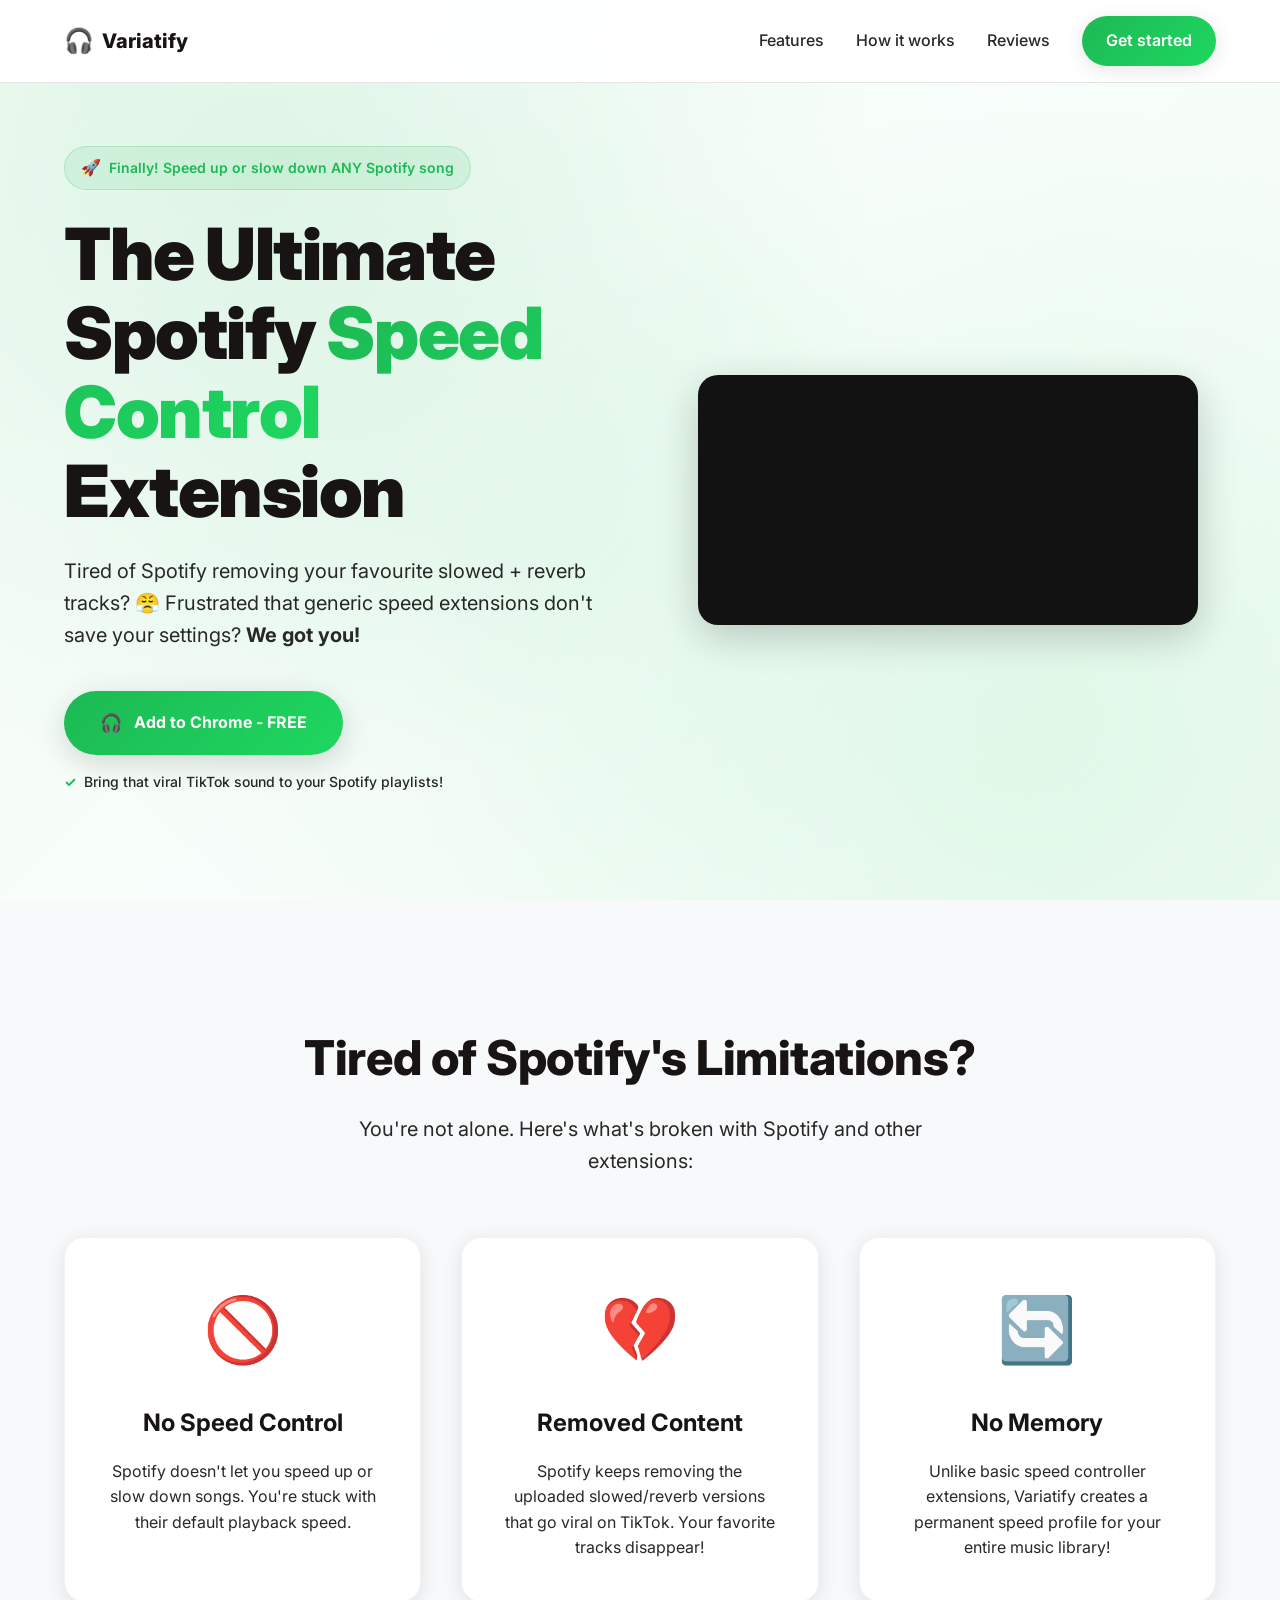
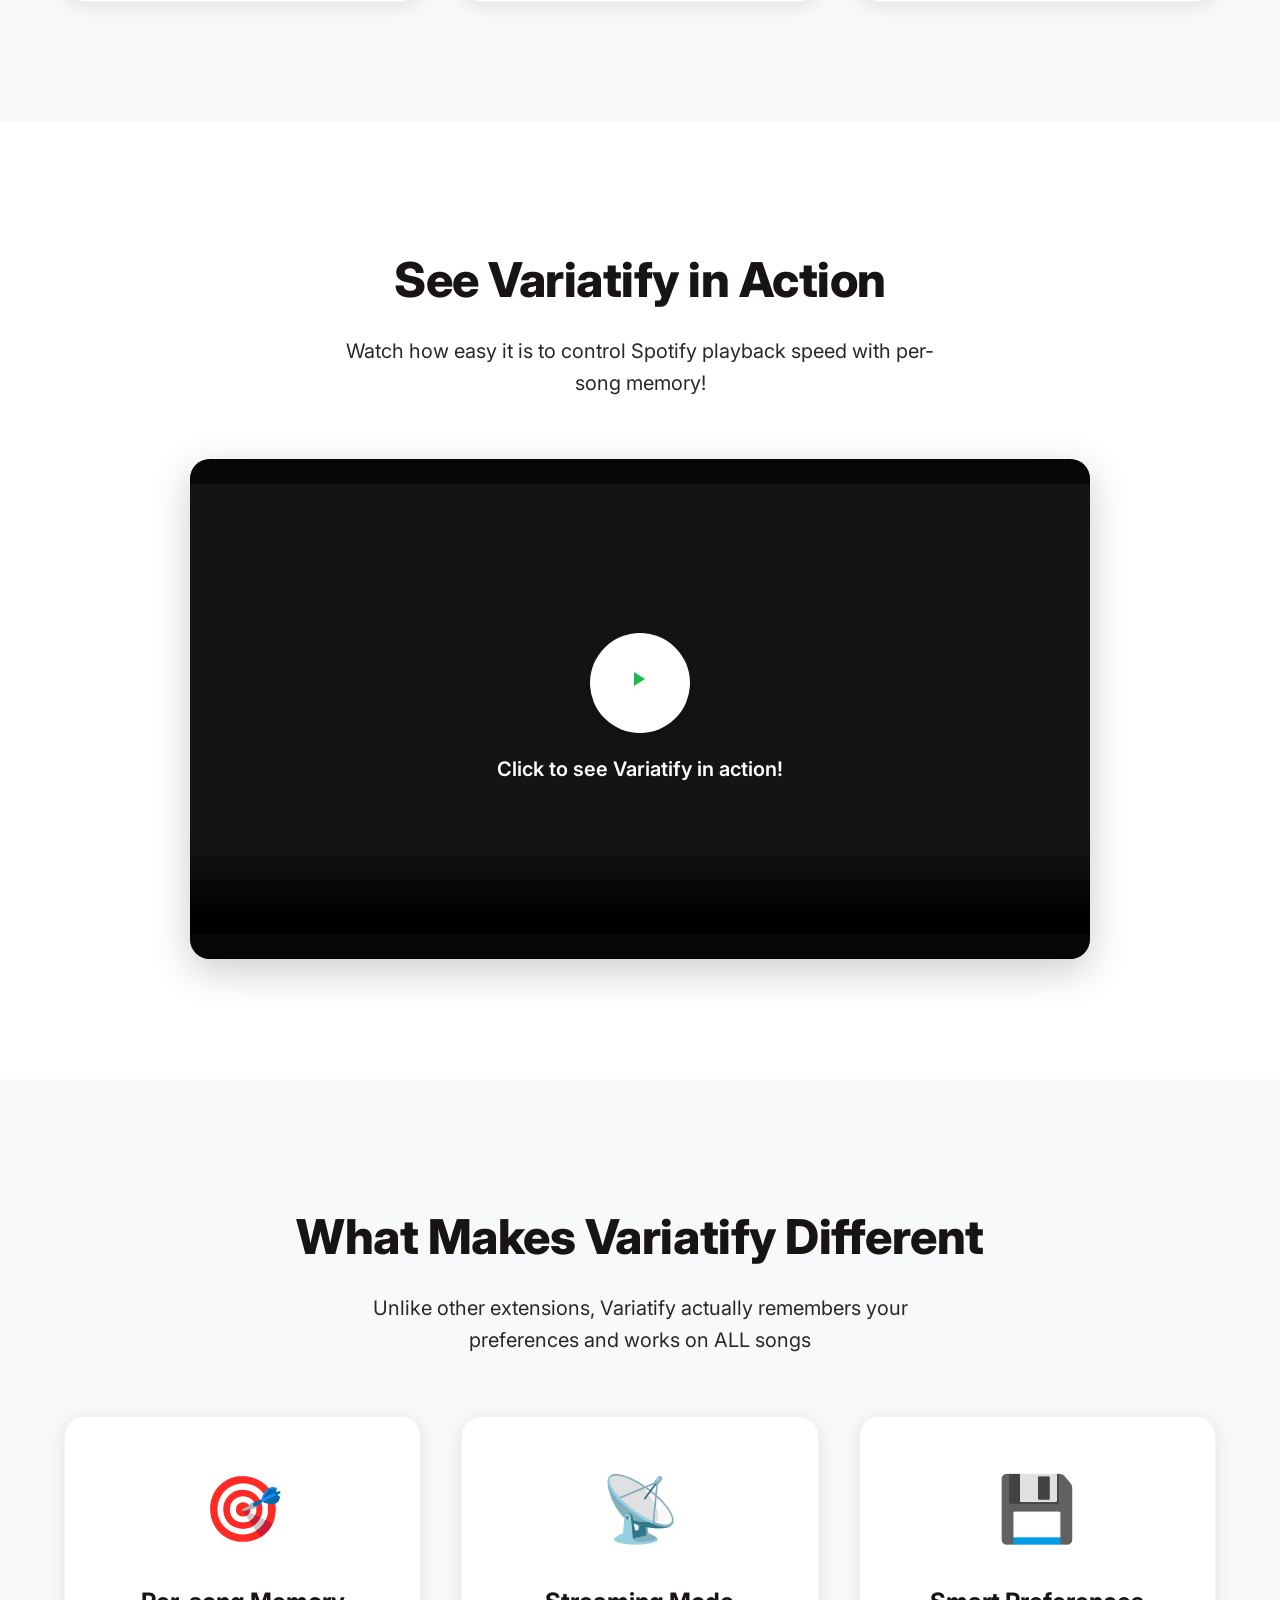
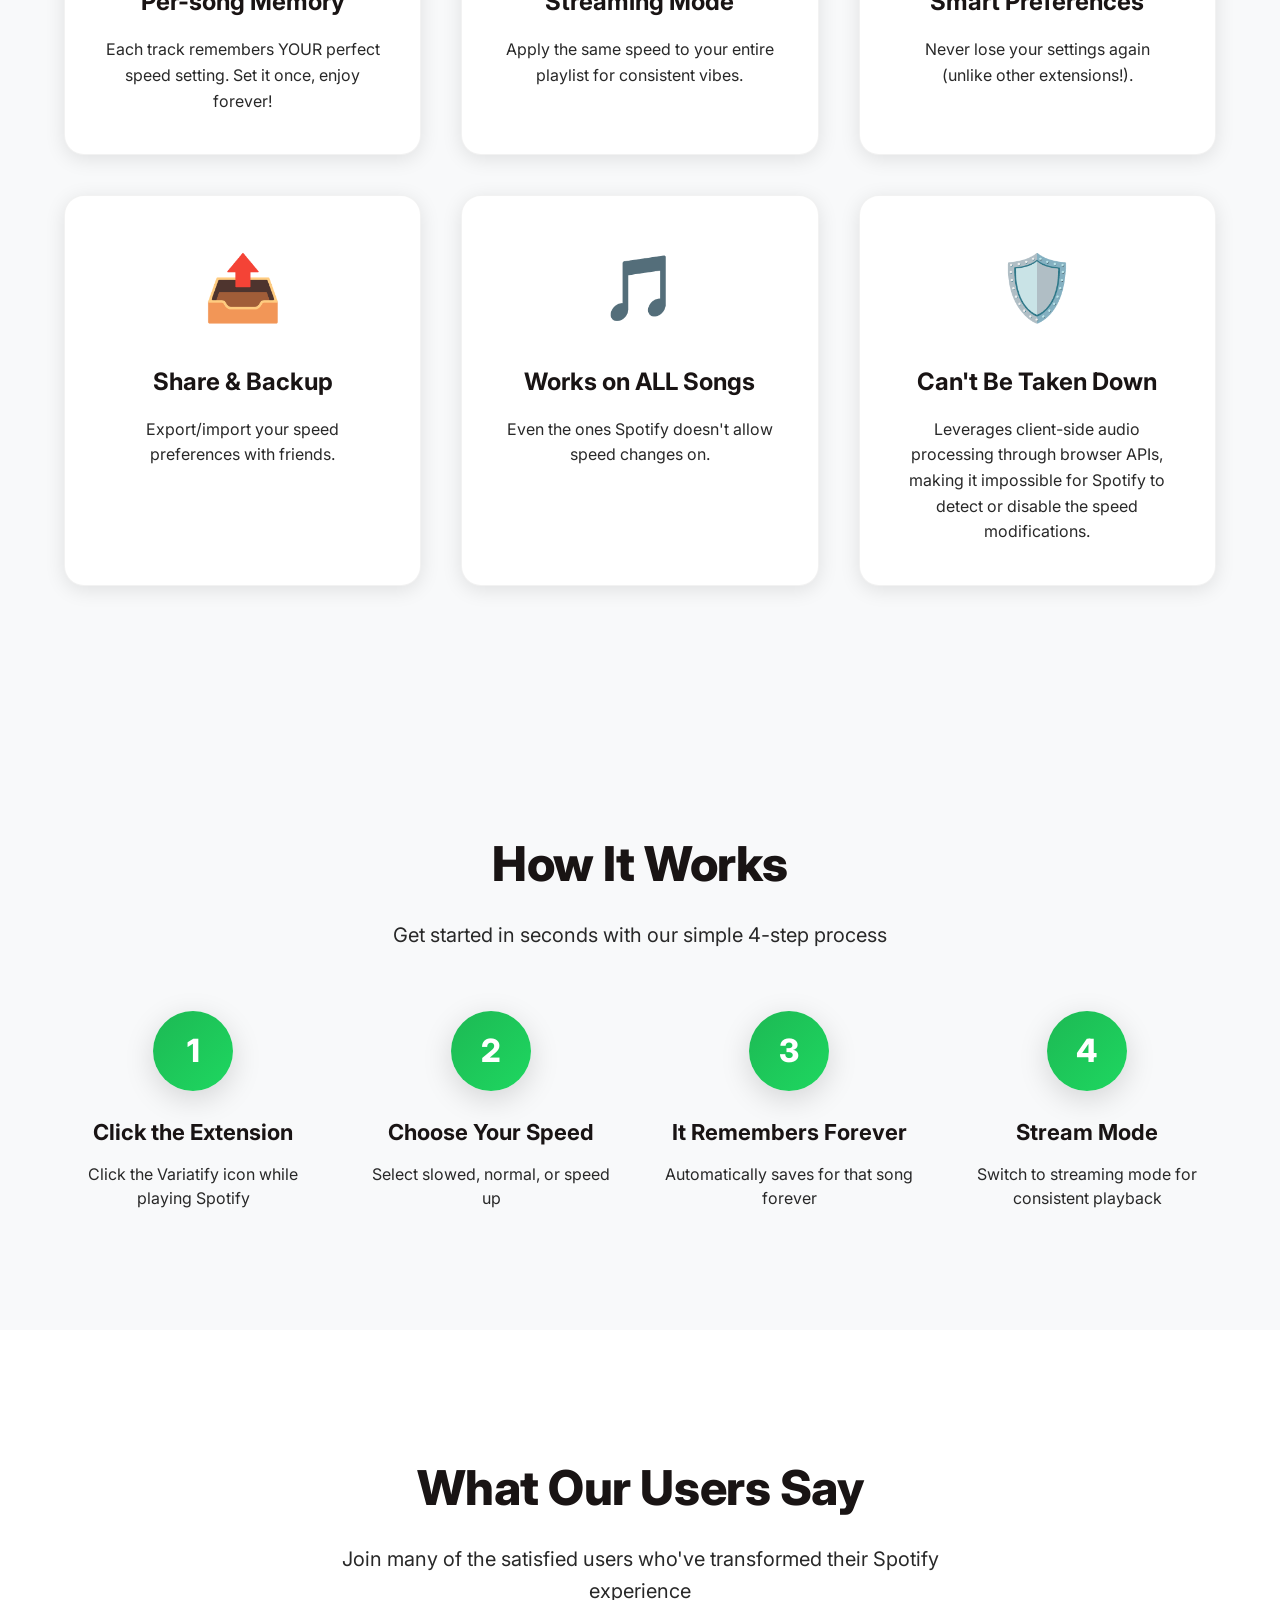
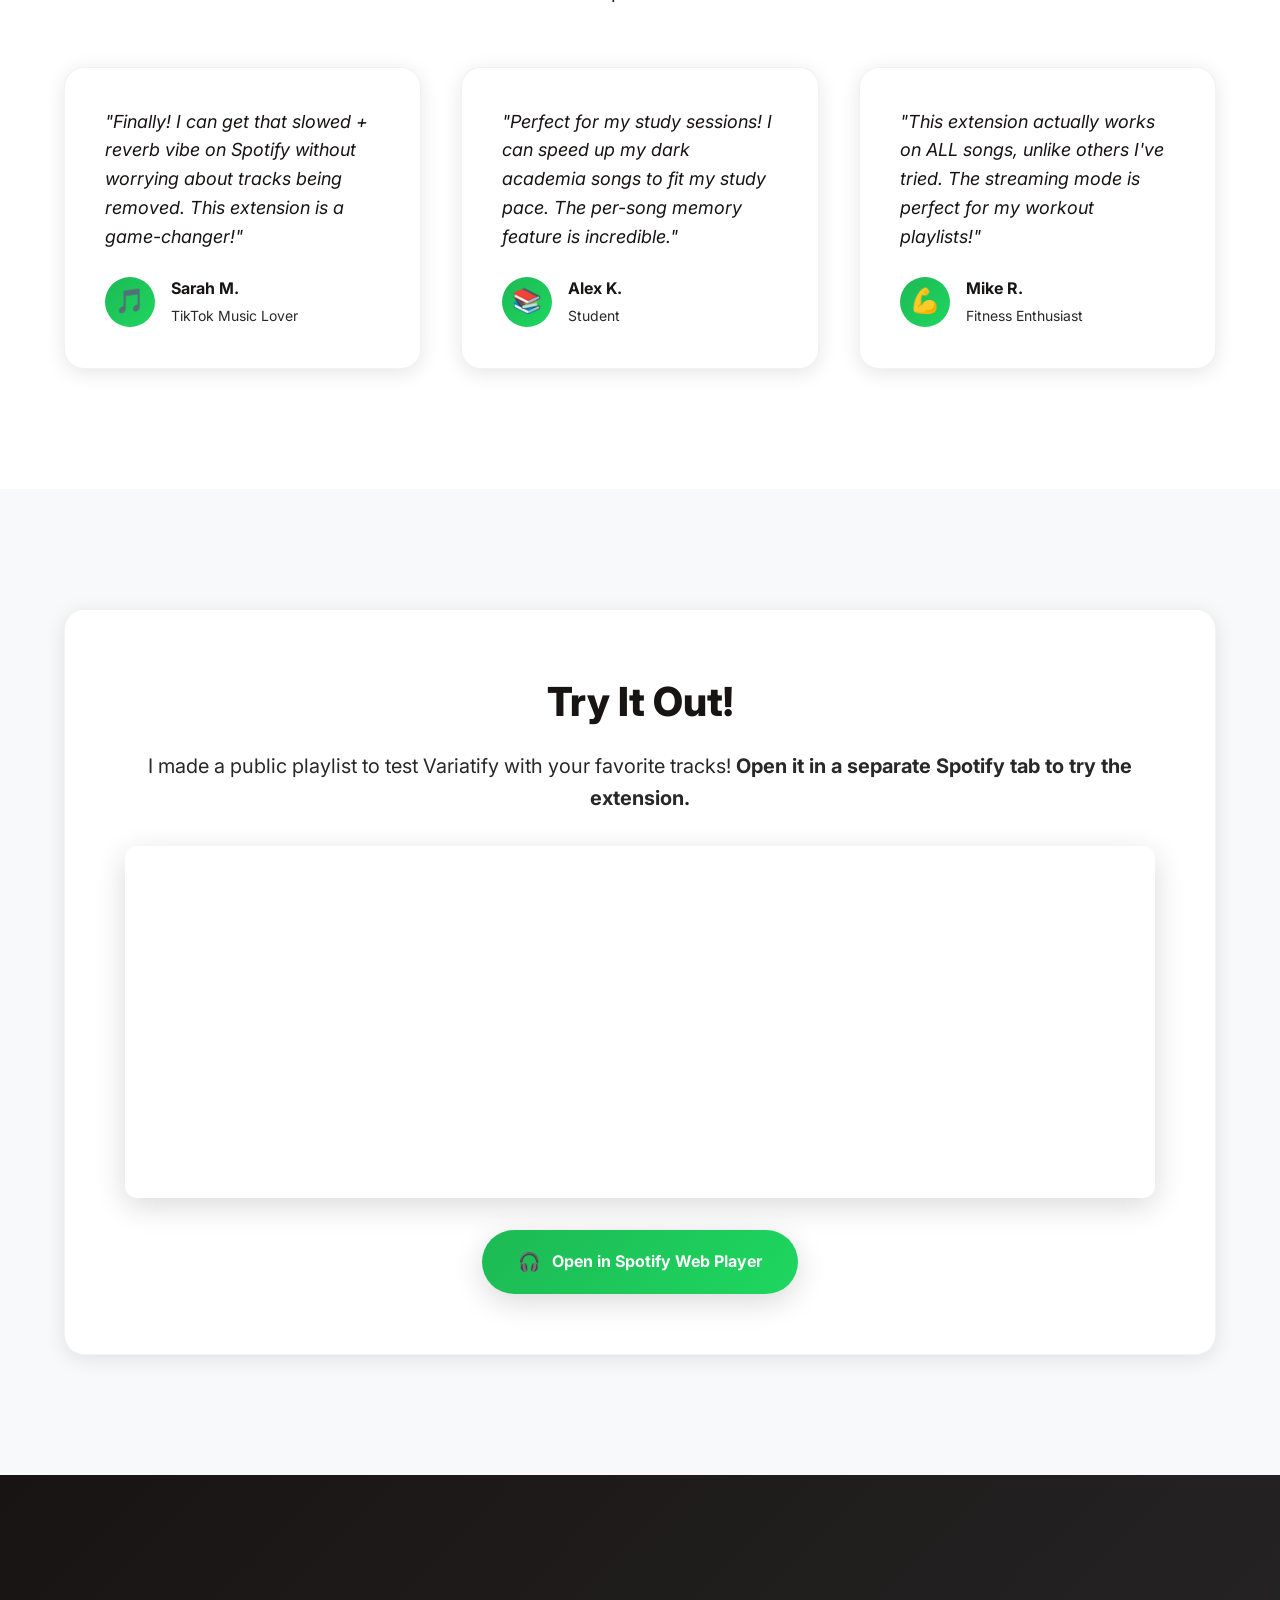
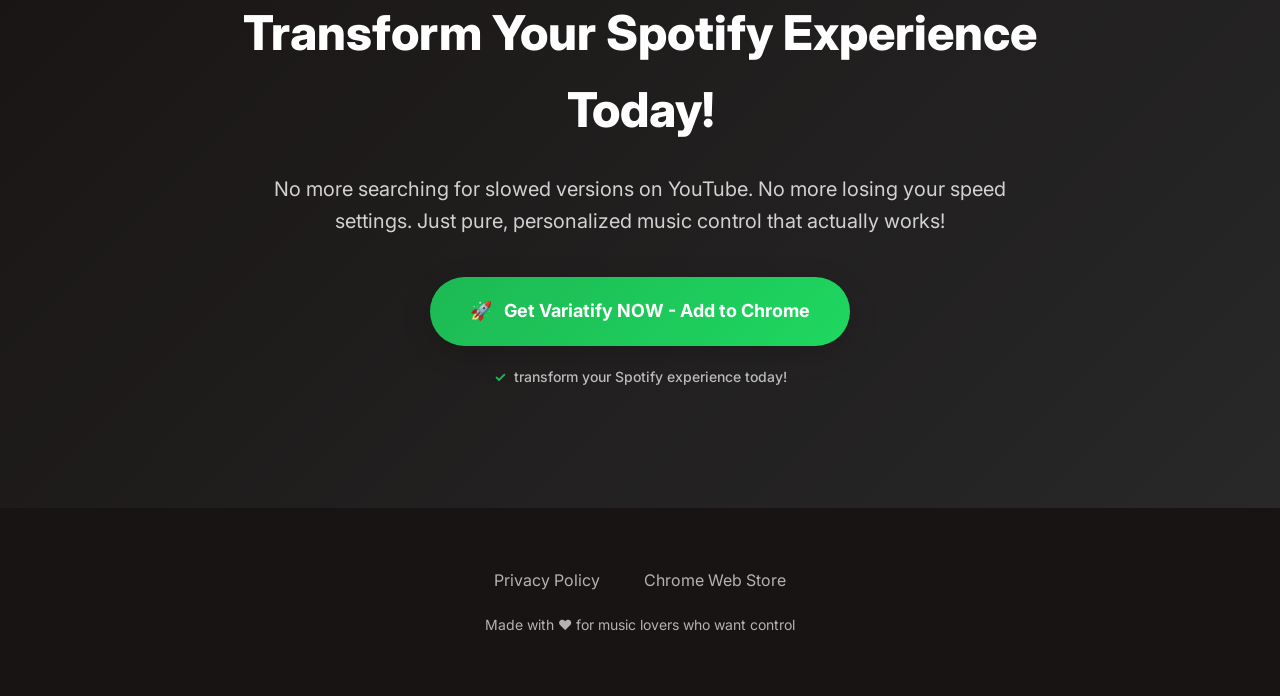
==== commit eafdf2c2: "final changes" ====
--- a/index.html
+++ b/index.html
@@ -57,11 +57,11 @@
                     </a>
                     <div class="cta-note">
                         <span class="checkmark">✓</span>
-                        No more searching for slowed versions on YouTube!
-                    </div>
-                </div>
-
-                <div class="hero-stats">
+                        Bring that viral TikTok sound to your Spotify playlists!
+                    </div>
+                </div>
+
+                <!-- <div class="hero-stats">
                     <div class="stat">
                         <div class="stat-number">10K+</div>
                         <div class="stat-label">Happy Users</div>
@@ -74,7 +74,7 @@
                         <div class="stat-number">100%</div>
                         <div class="stat-label">Works on All Songs</div>
                     </div>
-                </div>
+                </div> -->
             </div>
             
             <div class="hero-visual">
@@ -109,12 +109,12 @@
                 <div class="problem-card">
                     <div class="problem-icon">💔</div>
                     <h3>Removed Content</h3>
-                    <p>Spotify keeps removing the slowed/reverb versions that go viral on TikTok. Your favorite tracks disappear!</p>
+                    <p>Spotify keeps removing the uploaded slowed/reverb versions that go viral on TikTok. Your favorite tracks disappear!</p>
                 </div>
                 <div class="problem-card">
                     <div class="problem-icon">🔄</div>
                     <h3>No Memory</h3>
-                    <p>Other extensions are basic and don't remember your preferences. You have to set speed every single time.</p>
+                    <p>Unlike basic speed controller extensions, Variatify creates a permanent speed profile for your entire music library!</p>
                 </div>
             </div>
         </div>
@@ -183,7 +183,7 @@
                 <div class="feature-card">
                     <div class="feature-icon">🛡️</div>
                     <h3>Can't Be Taken Down</h3>
-                    <p>Uses cool software tricks that Spotify can't block or remove.</p>
+                    <p>Leverages client-side audio processing through browser APIs, making it impossible for Spotify to detect or disable the speed modifications.</p>
                 </div>
             </div>
         </div>
@@ -227,7 +227,7 @@
         <div class="container">
             <div class="section-header">
                 <h2 class="section-title">What Our Users Say</h2>
-                <p class="section-subtitle">Join thousands of satisfied users who've transformed their Spotify experience</p>
+                <p class="section-subtitle">Join many of the satisfied users who've transformed their Spotify experience</p>
             </div>
             <div class="testimonials-grid">
                 <div class="testimonial-card">
@@ -244,7 +244,7 @@
                 </div>
                 <div class="testimonial-card">
                     <div class="testimonial-content">
-                        <p>"Perfect for my study sessions! I can speed up lectures and educational content. The per-song memory feature is incredible."</p>
+                        <p>"Perfect for my study sessions! I can speed up my dark academia songs to fit my study pace. The per-song memory feature is incredible."</p>
                     </div>
                     <div class="testimonial-author">
                         <div class="author-avatar">📚</div>
@@ -276,7 +276,7 @@
             <div class="playlist-card">
                 <div class="playlist-content">
                     <h2 class="playlist-title">Try It Out!</h2>
-                    <p class="playlist-description">I made a public playlist to test Variatify with your favorite tracks!</p>
+                    <p class="playlist-description">I made a public playlist to test Variatify with your favorite tracks! <strong>Open it in a separate Spotify tab to try the extension.</strong></p>
                     <div class="spotify-embed-container">
                         <iframe 
                             src="https://open.spotify.com/embed/playlist/5gVvuYbAxAWE3KOqdIt4Jh?utm_source=generator&theme=0" 
@@ -292,7 +292,7 @@
                     <div class="playlist-cta">
                         <a href="https://open.spotify.com/playlist/5gVvuYbAxAWE3KOqdIt4Jh" class="playlist-link" target="_blank">
                             <span class="playlist-icon">🎧</span>
-                            Open in Spotify
+                            Open in Spotify Web Player
                         </a>
                     </div>
                 </div>
@@ -310,11 +310,11 @@
                 <div class="cta-buttons">
                     <a href="https://chromewebstore.google.com/detail/variatify-spotify-extensi/kaggiednlfijigkjankdbfpokdglpnlo" class="cta-button primary large" target="_blank">
                         <span class="cta-icon">🚀</span>
-                        Get Variatify FREE - Add to Chrome
+                        Get Variatify NOW - Add to Chrome
                     </a>
                     <div class="cta-guarantee">
                         <span class="guarantee-icon">✓</span>
-                        <span class="guarantee-text">Start your free trial today!</span>
+                        <span class="guarantee-text">transform your Spotify experience today!</span>
                     </div>
                 </div>
             </div>
--- a/main.css
+++ b/main.css
@@ -131,6 +131,7 @@
     position: relative;
     overflow: hidden;
     background: var(--spotify-white);
+    padding-top: 100px;
 }
 
 .hero-background {
@@ -913,7 +914,10 @@
         padding: 0 16px;
     }
     
-    .hero,
+    .hero {
+        padding: 120px 0 80px;
+    }
+    
     .problem-section,
     .video-section,
     .features-section,
@@ -971,6 +975,209 @@
     .hero-stats {
         flex-direction: column;
         gap: 16px;
+    }
+    
+    .hero {
+        padding: 100px 0 60px;
+    }
+}
+
+/* Privacy Policy Page Styles */
+.privacy-section {
+    padding: 120px 0 80px;
+    background: var(--spotify-white);
+    min-height: 100vh;
+}
+
+.privacy-header {
+    text-align: center;
+    margin-bottom: 60px;
+}
+
+.privacy-title {
+    font-size: 3rem;
+    font-weight: 800;
+    color: var(--spotify-black);
+    margin-bottom: 16px;
+    letter-spacing: -0.01em;
+}
+
+.privacy-subtitle {
+    font-size: 1.125rem;
+    color: var(--spotify-gray);
+    font-style: italic;
+}
+
+.privacy-summary {
+    margin-bottom: 60px;
+}
+
+.summary-card {
+    background: var(--spotify-white);
+    border: 2px solid var(--spotify-green);
+    border-radius: 16px;
+    padding: 32px;
+    text-align: center;
+    box-shadow: var(--shadow-soft);
+}
+
+.summary-card h3 {
+    font-size: 1.5rem;
+    font-weight: 700;
+    color: var(--spotify-green);
+    margin-bottom: 16px;
+}
+
+.summary-card p {
+    font-size: 1.125rem;
+    color: var(--spotify-gray);
+    line-height: 1.6;
+    margin: 0;
+}
+
+.privacy-content {
+    max-width: 800px;
+    margin: 0 auto;
+}
+
+.privacy-section-card {
+    background: var(--spotify-white);
+    border-radius: 16px;
+    padding: 40px;
+    margin-bottom: 32px;
+    box-shadow: var(--shadow-soft);
+    border: 1px solid rgba(0, 0, 0, 0.05);
+}
+
+.privacy-section-card h2 {
+    font-size: 1.75rem;
+    font-weight: 700;
+    color: var(--spotify-black);
+    margin-bottom: 24px;
+    padding-bottom: 12px;
+    border-bottom: 2px solid var(--spotify-green);
+}
+
+.privacy-section-card h3 {
+    font-size: 1.25rem;
+    font-weight: 600;
+    color: var(--spotify-black);
+    margin: 24px 0 12px 0;
+}
+
+.privacy-section-card p {
+    font-size: 1rem;
+    color: var(--spotify-gray);
+    line-height: 1.6;
+    margin-bottom: 16px;
+}
+
+.privacy-section-card ul {
+    margin: 16px 0;
+    padding-left: 24px;
+}
+
+.privacy-section-card li {
+    font-size: 1rem;
+    color: var(--spotify-gray);
+    line-height: 1.6;
+    margin-bottom: 8px;
+}
+
+.privacy-section-card strong {
+    color: var(--spotify-black);
+    font-weight: 600;
+}
+
+.contact-info {
+    background: #f8f9fa;
+    border-radius: 12px;
+    padding: 24px;
+    margin-top: 24px;
+}
+
+.contact-info p {
+    font-weight: 600;
+    color: var(--spotify-black);
+    margin-bottom: 16px;
+}
+
+.contact-info ul {
+    margin: 0;
+    padding-left: 20px;
+}
+
+.contact-info li {
+    margin-bottom: 8px;
+}
+
+.privacy-reminder {
+    margin-top: 60px;
+}
+
+.reminder-card {
+    background: linear-gradient(135deg, rgba(29, 185, 84, 0.1), rgba(30, 215, 96, 0.1));
+    border: 1px solid rgba(29, 185, 84, 0.2);
+    border-radius: 16px;
+    padding: 32px;
+    text-align: center;
+}
+
+.reminder-card h3 {
+    font-size: 1.5rem;
+    font-weight: 700;
+    color: var(--spotify-green);
+    margin-bottom: 16px;
+}
+
+.reminder-card p {
+    font-size: 1.125rem;
+    color: var(--spotify-gray);
+    line-height: 1.6;
+    margin: 0;
+}
+
+/* Privacy Policy Responsive */
+@media (max-width: 768px) {
+    .privacy-section {
+        padding: 100px 0 60px;
+    }
+    
+    .privacy-title {
+        font-size: 2.5rem;
+    }
+    
+    .privacy-section-card {
+        padding: 24px;
+        margin-bottom: 24px;
+    }
+    
+    .privacy-section-card h2 {
+        font-size: 1.5rem;
+    }
+    
+    .summary-card,
+    .reminder-card {
+        padding: 24px;
+    }
+}
+
+@media (max-width: 480px) {
+    .privacy-title {
+        font-size: 2rem;
+    }
+    
+    .privacy-section-card {
+        padding: 20px;
+    }
+    
+    .privacy-section-card h2 {
+        font-size: 1.25rem;
+    }
+    
+    .summary-card,
+    .reminder-card {
+        padding: 20px;
     }
 }
 
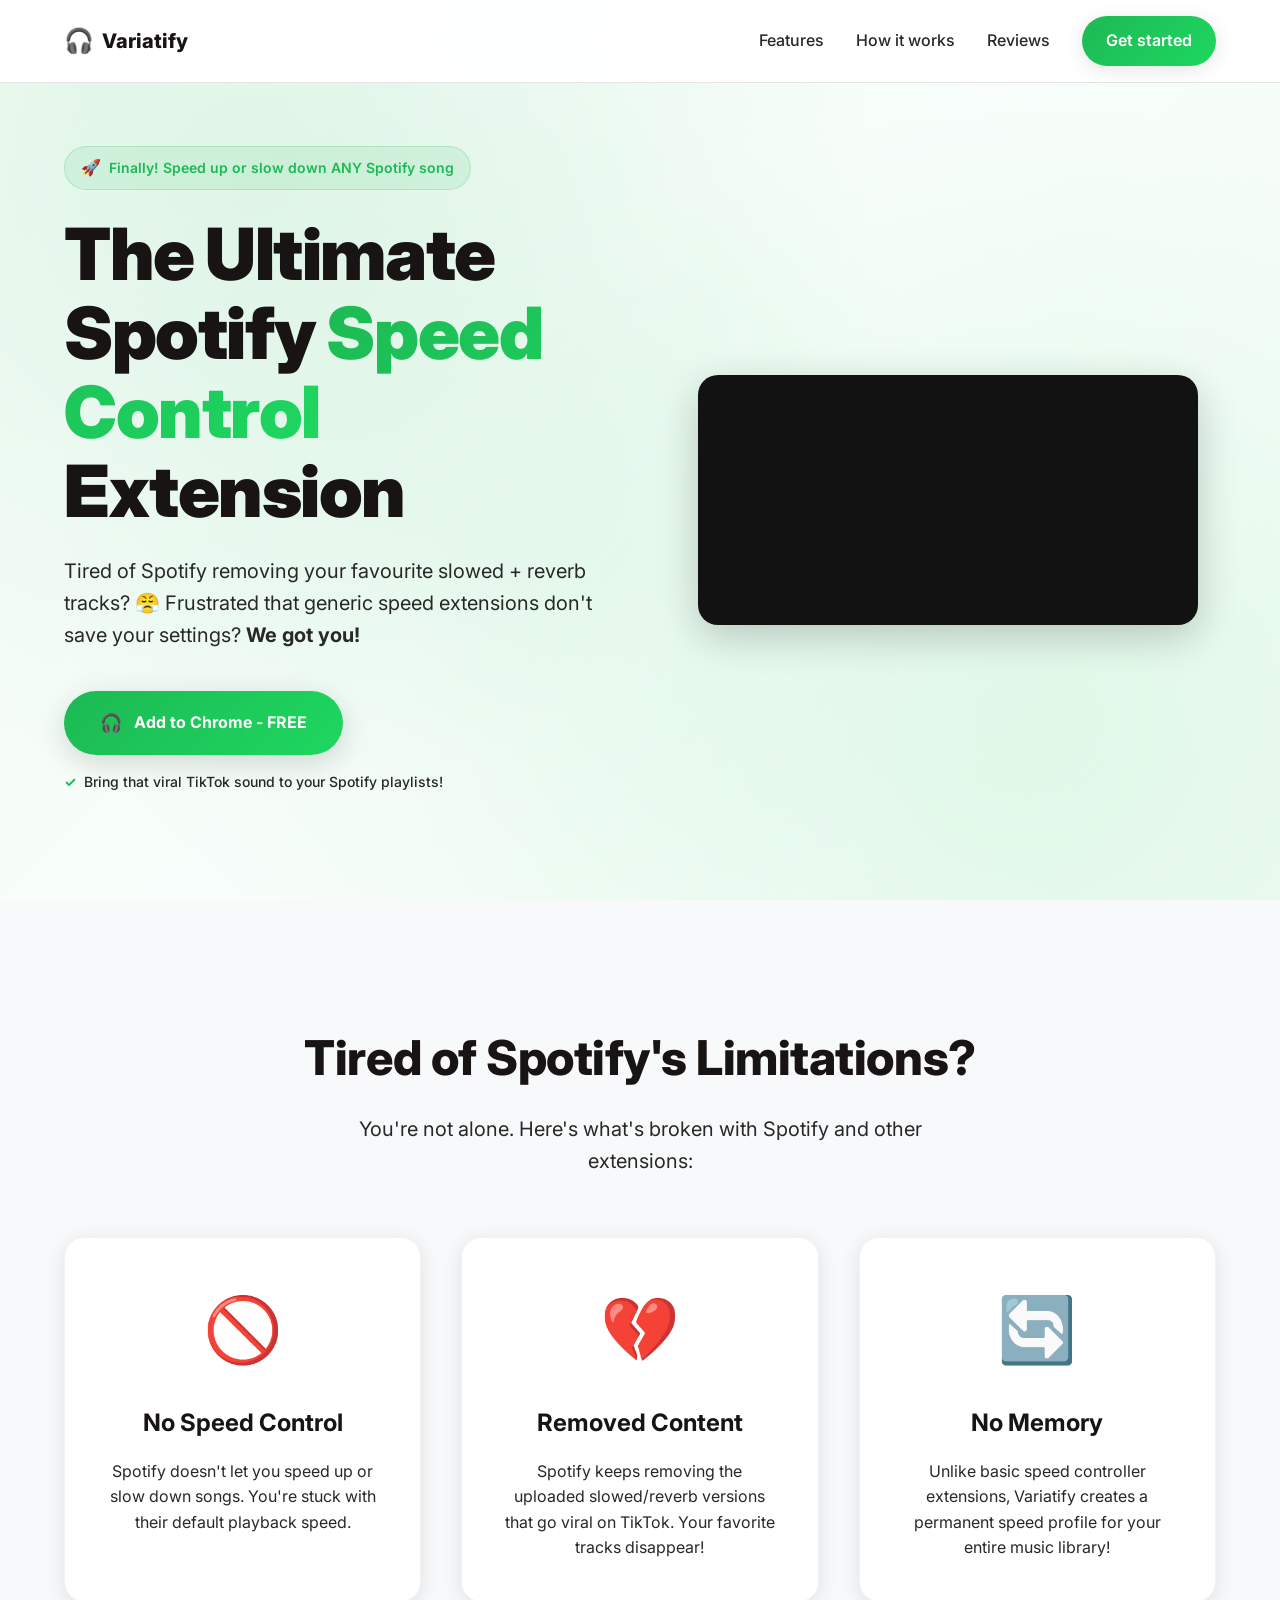
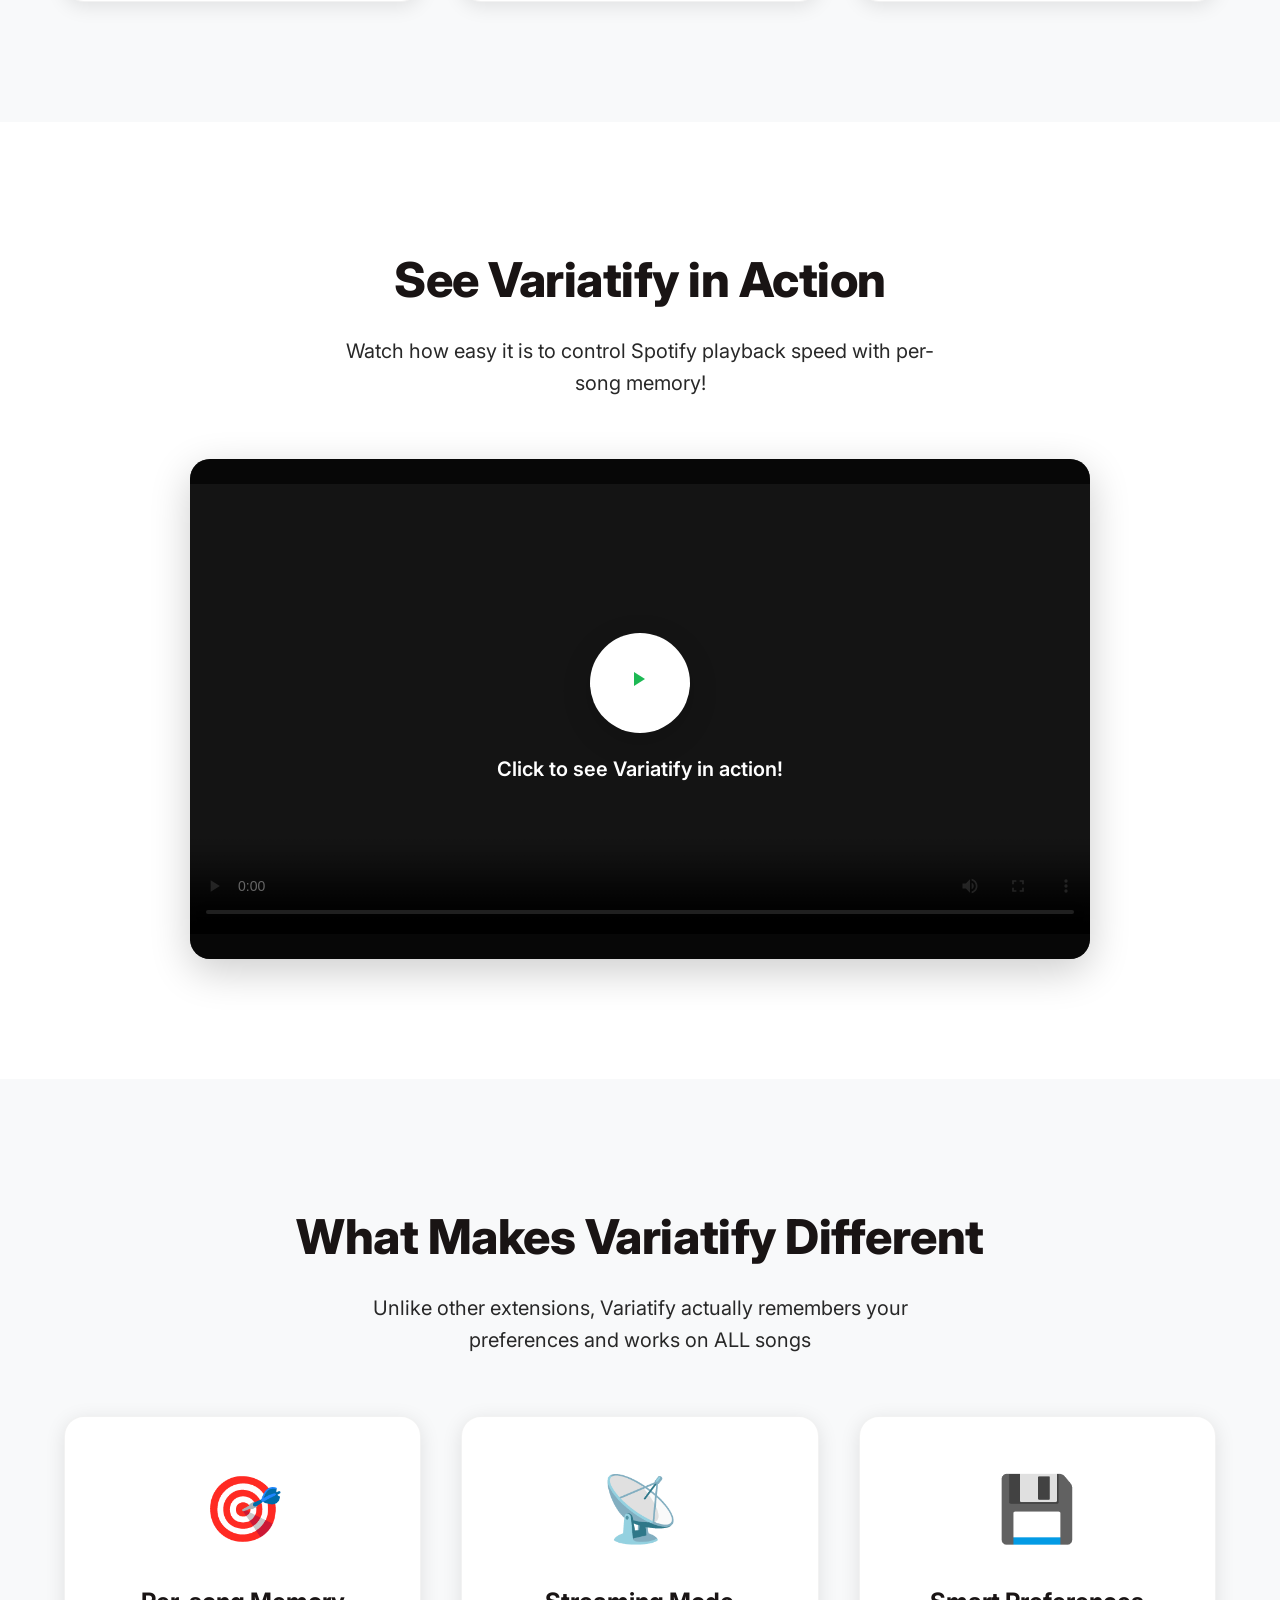
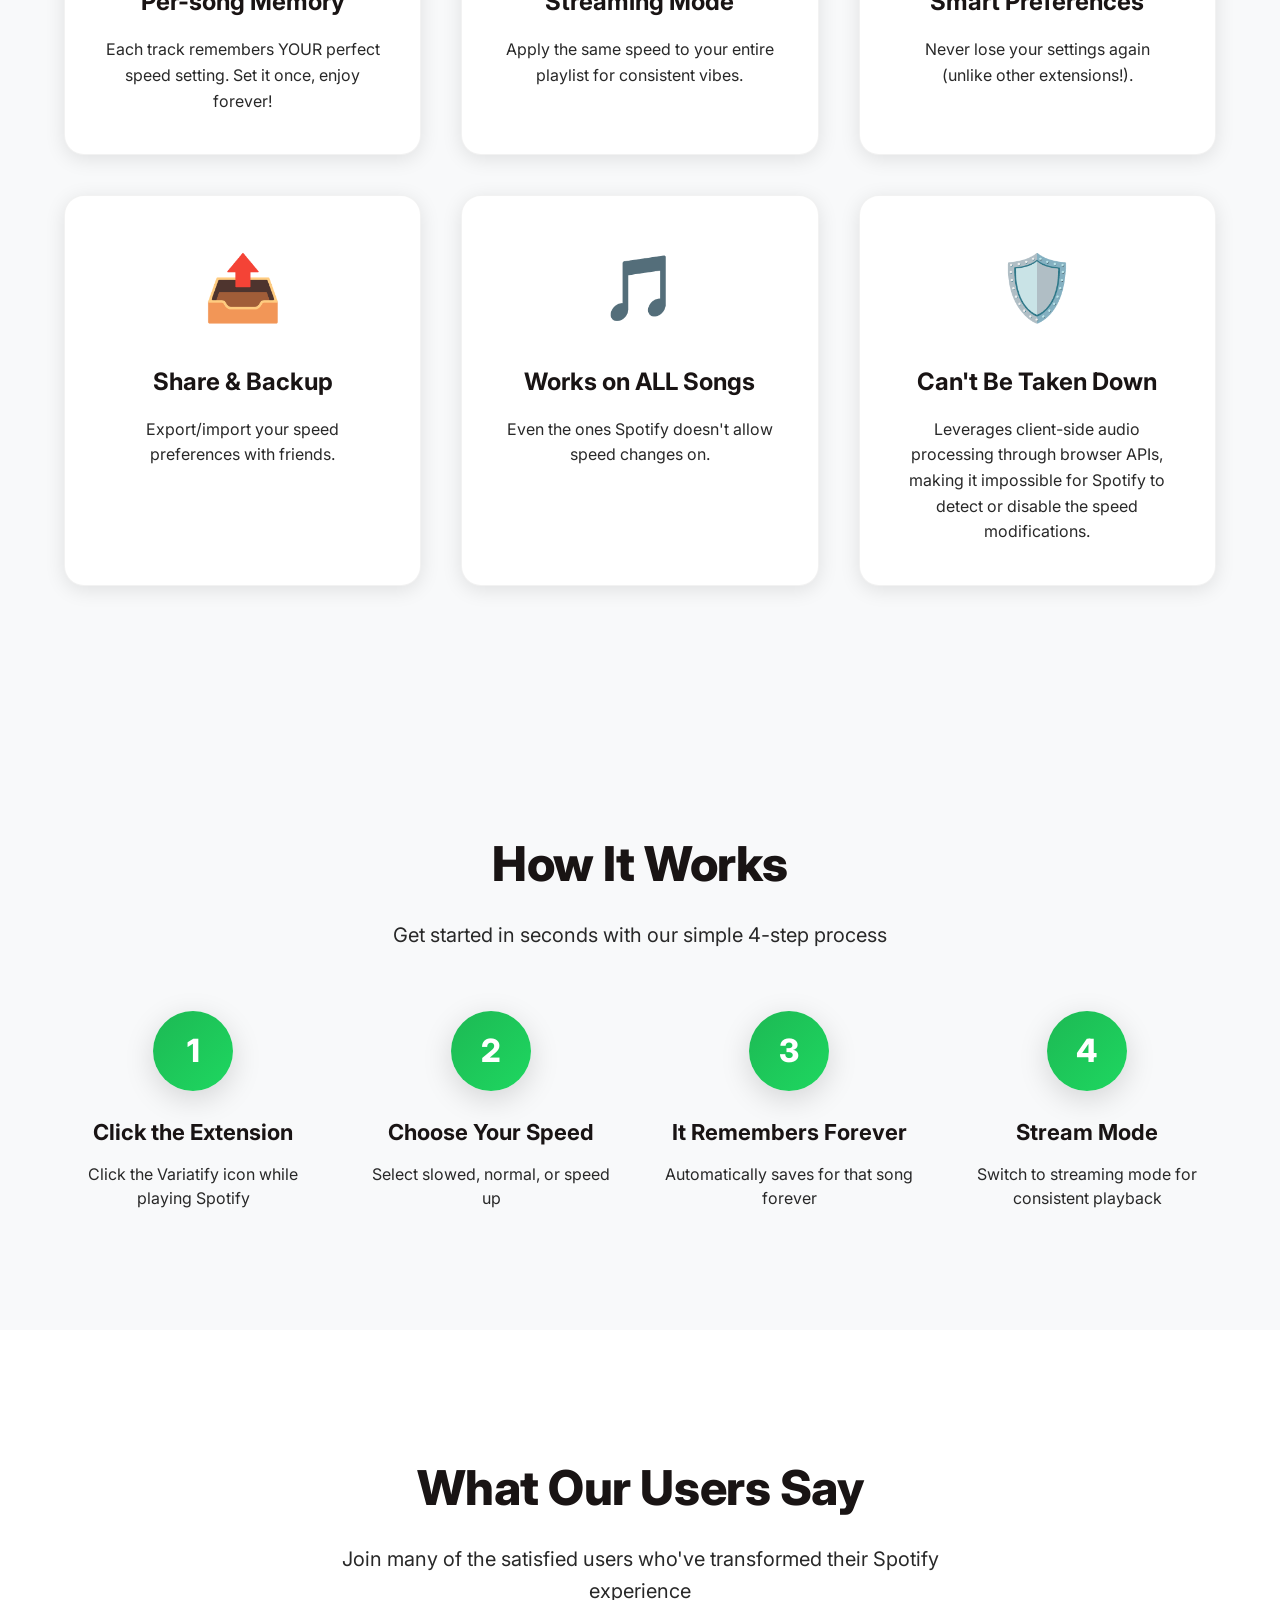
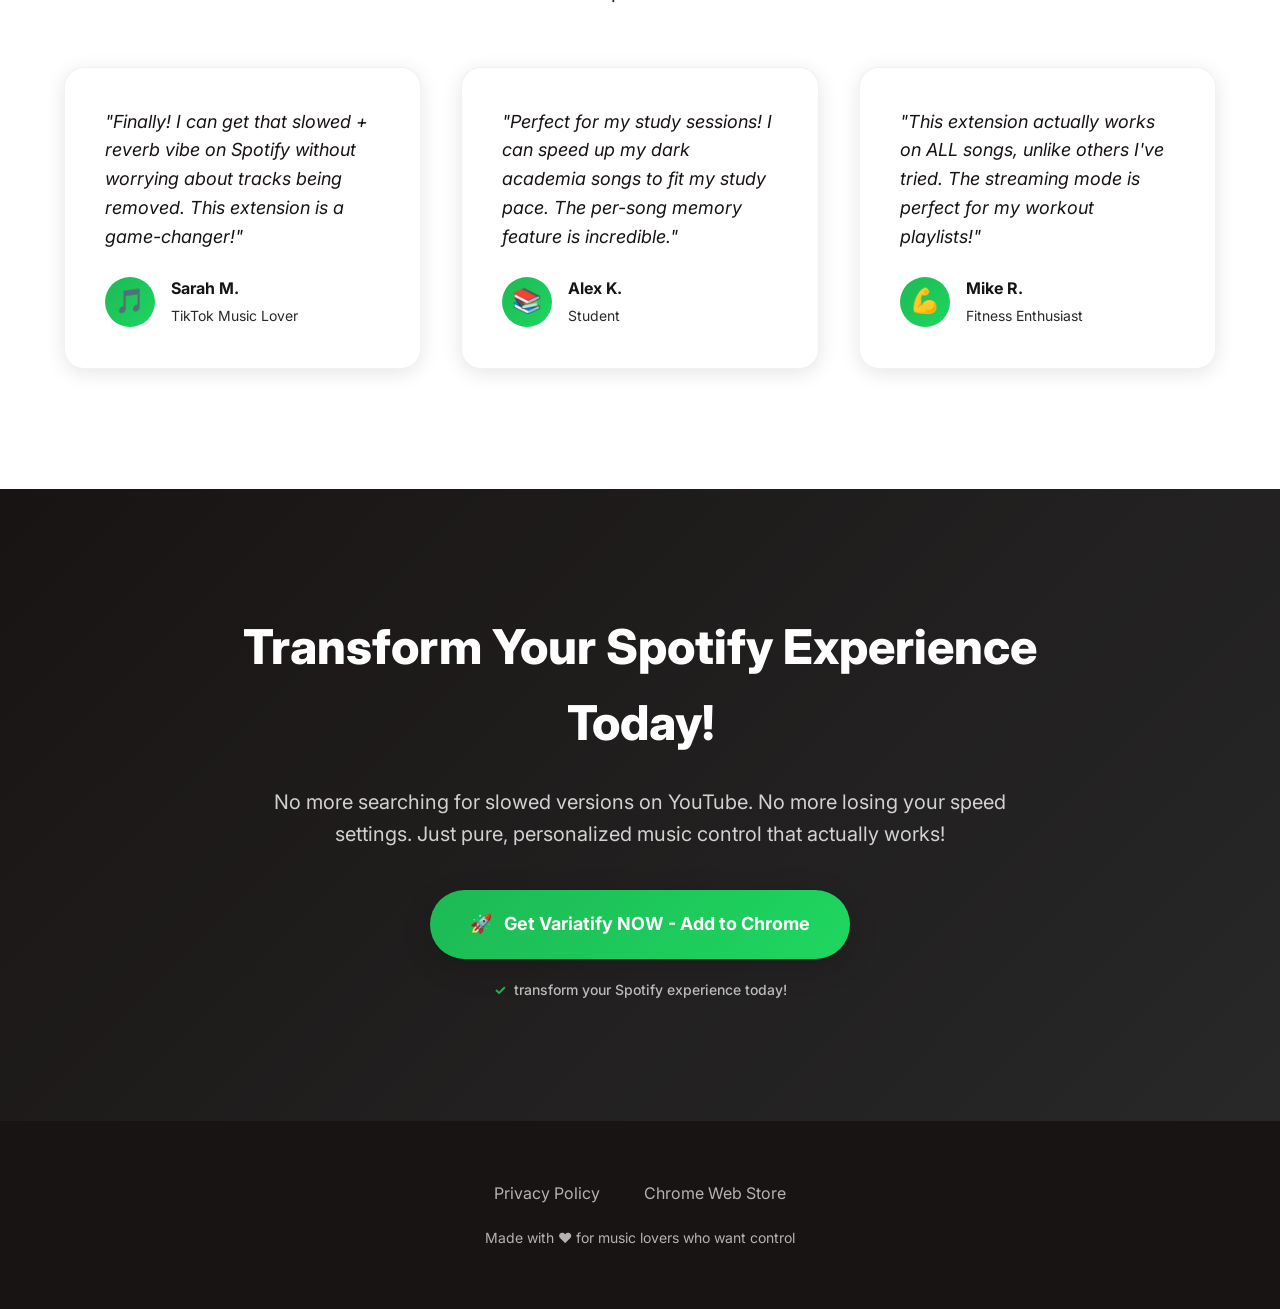
==== commit daa1a20c: "update privacy policy and new video" ====
--- a/index.html
+++ b/index.html
@@ -1,67 +1,84 @@
-<!DOCTYPE html>
+<!doctype html>
 <html lang="en">
-<head>
-    <meta charset="UTF-8">
-    <meta name="viewport" content="width=device-width, initial-scale=1.0">
+  <head>
+    <meta charset="UTF-8" />
+    <meta name="viewport" content="width=device-width, initial-scale=1.0" />
     <title>Variatify - The Ultimate Spotify Speed Control Extension</title>
-    <link rel="stylesheet" href="main.css">
-    <link rel="preconnect" href="https://fonts.googleapis.com">
-    <link rel="preconnect" href="https://fonts.gstatic.com" crossorigin>
-    <link href="https://fonts.googleapis.com/css2?family=Inter:wght@300;400;500;600;700;800;900&display=swap" rel="stylesheet">
-    <meta name="description" content="Speed up or slow down ANY Spotify song with per-song memory. Perfect for TikTok music lovers and study sessions.">
-</head>
-<body>
+    <link rel="stylesheet" href="main.css" />
+    <link rel="preconnect" href="https://fonts.googleapis.com" />
+    <link rel="preconnect" href="https://fonts.gstatic.com" crossorigin />
+    <link
+      href="https://fonts.googleapis.com/css2?family=Inter:wght@300;400;500;600;700;800;900&display=swap"
+      rel="stylesheet"
+    />
+    <meta
+      name="description"
+      content="Speed up or slow down ANY Spotify song with per-song memory. Perfect for TikTok music lovers and study sessions."
+    />
+  </head>
+  <body>
     <!-- Navigation -->
     <nav class="nav">
-        <div class="nav-container">
-            <div class="nav-logo">
-                <span class="logo-icon">🎧</span>
-                <span class="logo-text">Variatify</span>
-            </div>
-            <div class="nav-links">
-                <a href="#features" class="nav-link">Features</a>
-                <a href="#how-it-works" class="nav-link">How it works</a>
-                <a href="#testimonials" class="nav-link">Reviews</a>
-                <a href="https://chromewebstore.google.com/detail/variatify-spotify-extensi/kaggiednlfijigkjankdbfpokdglpnlo" class="nav-cta" target="_blank">Get started</a>
-            </div>
-        </div>
+      <div class="nav-container">
+        <div class="nav-logo">
+          <span class="logo-icon">🎧</span>
+          <span class="logo-text">Variatify</span>
+        </div>
+        <div class="nav-links">
+          <a href="#features" class="nav-link">Features</a>
+          <a href="#how-it-works" class="nav-link">How it works</a>
+          <a href="#testimonials" class="nav-link">Reviews</a>
+          <a
+            href="https://chromewebstore.google.com/detail/variatify-spotify-extensi/kaggiednlfijigkjankdbfpokdglpnlo"
+            class="nav-cta"
+            target="_blank"
+            >Get started</a
+          >
+        </div>
+      </div>
     </nav>
 
     <!-- Hero Section -->
     <section class="hero">
-        <div class="hero-background">
-            <div class="hero-gradient"></div>
-            <div class="hero-particles"></div>
-        </div>
-        <div class="hero-container">
-            <div class="hero-content">
-                <div class="hero-badge">
-                    <span class="badge-icon">🚀</span>
-                    <span class="badge-text">Finally! Speed up or slow down ANY Spotify song</span>
-                </div>
-                <h1 class="hero-title">
-                    The Ultimate Spotify
-                    <span class="gradient-text">Speed Control</span>
-                    Extension
-                </h1>
-                <p class="hero-subtitle">
-                    Tired of Spotify removing your favourite slowed + reverb tracks? 😤 
-                    Frustrated that generic speed extensions don't save your settings? 
-                    <strong>We got you!</strong>
-                </p>
-                
-                <div class="hero-cta">
-                    <a href="https://chromewebstore.google.com/detail/variatify-spotify-extensi/kaggiednlfijigkjankdbfpokdglpnlo" class="cta-button primary" target="_blank">
-                        <span class="cta-icon">🎧</span>
-                        Add to Chrome - FREE
-                    </a>
-                    <div class="cta-note">
-                        <span class="checkmark">✓</span>
-                        Bring that viral TikTok sound to your Spotify playlists!
-                    </div>
-                </div>
-
-                <!-- <div class="hero-stats">
+      <div class="hero-background">
+        <div class="hero-gradient"></div>
+        <div class="hero-particles"></div>
+      </div>
+      <div class="hero-container">
+        <div class="hero-content">
+          <div class="hero-badge">
+            <span class="badge-icon">🚀</span>
+            <span class="badge-text"
+              >Finally! Speed up or slow down ANY Spotify song</span
+            >
+          </div>
+          <h1 class="hero-title">
+            The Ultimate Spotify
+            <span class="gradient-text">Speed Control</span>
+            Extension
+          </h1>
+          <p class="hero-subtitle">
+            Tired of Spotify removing your favourite slowed + reverb tracks? 😤
+            Frustrated that generic speed extensions don't save your settings?
+            <strong>We got you!</strong>
+          </p>
+
+          <div class="hero-cta">
+            <a
+              href="https://chromewebstore.google.com/detail/variatify-spotify-extensi/kaggiednlfijigkjankdbfpokdglpnlo"
+              class="cta-button primary"
+              target="_blank"
+            >
+              <span class="cta-icon">🎧</span>
+              Add to Chrome - FREE
+            </a>
+            <div class="cta-note">
+              <span class="checkmark">✓</span>
+              Bring that viral TikTok sound to your Spotify playlists!
+            </div>
+          </div>
+
+          <!-- <div class="hero-stats">
                     <div class="stat">
                         <div class="stat-number">10K+</div>
                         <div class="stat-label">Happy Users</div>
@@ -75,376 +92,424 @@
                         <div class="stat-label">Works on All Songs</div>
                     </div>
                 </div> -->
-            </div>
-            
-            <div class="hero-visual">
-                <div class="hero-video-container">
-                    <video id="hero-video" autoplay muted loop playsinline>
-                        <source src="assets/video/video.mov" type="video/mp4">
-                        <source src="assets/video/video.mov" type="video/quicktime">
-                    </video>
-                    <div class="video-overlay" id="hero-video-overlay">
-                        <div class="play-indicator">
-                            <div class="play-circle"></div>
-                        </div>
-                    </div>
-                </div>
-            </div>
-        </div>
+        </div>
+
+        <div class="hero-visual">
+          <div class="hero-video-container">
+            <video id="hero-video" autoplay muted loop playsinline>
+              <source src="assets/video/video.mov" type="video/mp4" />
+              <source src="assets/video/video.mov" type="video/quicktime" />
+            </video>
+            <div class="video-overlay" id="hero-video-overlay">
+              <div class="play-indicator">
+                <div class="play-circle"></div>
+              </div>
+            </div>
+          </div>
+        </div>
+      </div>
     </section>
 
     <!-- Problem Section -->
     <section class="problem-section">
-        <div class="container">
-            <div class="section-header">
-                <h2 class="section-title">Tired of Spotify's Limitations?</h2>
-                <p class="section-subtitle">You're not alone. Here's what's broken with Spotify and other extensions:</p>
-            </div>
-            <div class="problem-grid">
-                <div class="problem-card">
-                    <div class="problem-icon">🚫</div>
-                    <h3>No Speed Control</h3>
-                    <p>Spotify doesn't let you speed up or slow down songs. You're stuck with their default playback speed.</p>
-                </div>
-                <div class="problem-card">
-                    <div class="problem-icon">💔</div>
-                    <h3>Removed Content</h3>
-                    <p>Spotify keeps removing the uploaded slowed/reverb versions that go viral on TikTok. Your favorite tracks disappear!</p>
-                </div>
-                <div class="problem-card">
-                    <div class="problem-icon">🔄</div>
-                    <h3>No Memory</h3>
-                    <p>Unlike basic speed controller extensions, Variatify creates a permanent speed profile for your entire music library!</p>
-                </div>
-            </div>
-        </div>
+      <div class="container">
+        <div class="section-header">
+          <h2 class="section-title">Tired of Spotify's Limitations?</h2>
+          <p class="section-subtitle">
+            You're not alone. Here's what's broken with Spotify and other
+            extensions:
+          </p>
+        </div>
+        <div class="problem-grid">
+          <div class="problem-card">
+            <div class="problem-icon">🚫</div>
+            <h3>No Speed Control</h3>
+            <p>
+              Spotify doesn't let you speed up or slow down songs. You're stuck
+              with their default playback speed.
+            </p>
+          </div>
+          <div class="problem-card">
+            <div class="problem-icon">💔</div>
+            <h3>Removed Content</h3>
+            <p>
+              Spotify keeps removing the uploaded slowed/reverb versions that go
+              viral on TikTok. Your favorite tracks disappear!
+            </p>
+          </div>
+          <div class="problem-card">
+            <div class="problem-icon">🔄</div>
+            <h3>No Memory</h3>
+            <p>
+              Unlike basic speed controller extensions, Variatify creates a
+              permanent speed profile for your entire music library!
+            </p>
+          </div>
+        </div>
+      </div>
     </section>
 
     <!-- Video Demo Section -->
     <section class="video-section">
-        <div class="container">
-            <div class="section-header">
-                <h2 class="section-title">See Variatify in Action</h2>
-                <p class="section-subtitle">Watch how easy it is to control Spotify playback speed with per-song memory!</p>
-            </div>
-            <div class="video-container">
-                <video id="demo-video" controls preload="metadata">
-                    <source src="assets/video/video.mov" type="video/mp4">
-                    <source src="assets/video/video.mov" type="video/quicktime">
-                    Your browser doesn't support video playback.
-                </video>
-                <div class="video-overlay" id="video-overlay">
-                    <div class="play-button">
-                        <div class="play-icon">
-                            <svg width="24" height="24" viewBox="0 0 24 24" fill="none" xmlns="http://www.w3.org/2000/svg">
-                                <path d="M8 5v14l11-7z" fill="currentColor"/>
-                            </svg>
-                        </div>
-                    </div>
-                    <p class="video-preview-text">Click to see Variatify in action!</p>
-                </div>
-            </div>
-        </div>
+      <div class="container">
+        <div class="section-header">
+          <h2 class="section-title">See Variatify in Action</h2>
+          <p class="section-subtitle">
+            Watch how easy it is to control Spotify playback speed with per-song
+            memory!
+          </p>
+        </div>
+        <div class="video-container">
+          <video id="demo-video" controls preload="metadata">
+            <source src="assets/video/video.mov" type="video/mp4" />
+            <source src="assets/video/video.mov" type="video/quicktime" />
+            Your browser doesn't support video playback.
+          </video>
+          <div class="video-overlay" id="video-overlay">
+            <div class="play-button">
+              <div class="play-icon">
+                <svg
+                  width="24"
+                  height="24"
+                  viewBox="0 0 24 24"
+                  fill="none"
+                  xmlns="http://www.w3.org/2000/svg"
+                >
+                  <path d="M8 5v14l11-7z" fill="currentColor" />
+                </svg>
+              </div>
+            </div>
+            <p class="video-preview-text">Click to see Variatify in action!</p>
+          </div>
+        </div>
+      </div>
     </section>
 
     <!-- Features Section -->
     <section class="features-section" id="features">
-        <div class="container">
-            <div class="section-header">
-                <h2 class="section-title">What Makes Variatify Different</h2>
-                <p class="section-subtitle">Unlike other extensions, Variatify actually remembers your preferences and works on ALL songs</p>
-            </div>
-            <div class="features-grid">
-                <div class="feature-card">
-                    <div class="feature-icon">🎯</div>
-                    <h3>Per-song Memory</h3>
-                    <p>Each track remembers YOUR perfect speed setting. Set it once, enjoy forever!</p>
-                </div>
-                <div class="feature-card">
-                    <div class="feature-icon">📡</div>
-                    <h3>Streaming Mode</h3>
-                    <p>Apply the same speed to your entire playlist for consistent vibes.</p>
-                </div>
-                <div class="feature-card">
-                    <div class="feature-icon">💾</div>
-                    <h3>Smart Preferences</h3>
-                    <p>Never lose your settings again (unlike other extensions!).</p>
-                </div>
-                <div class="feature-card">
-                    <div class="feature-icon">📤</div>
-                    <h3>Share & Backup</h3>
-                    <p>Export/import your speed preferences with friends.</p>
-                </div>
-                <div class="feature-card">
-                    <div class="feature-icon">🎵</div>
-                    <h3>Works on ALL Songs</h3>
-                    <p>Even the ones Spotify doesn't allow speed changes on.</p>
-                </div>
-                <div class="feature-card">
-                    <div class="feature-icon">🛡️</div>
-                    <h3>Can't Be Taken Down</h3>
-                    <p>Leverages client-side audio processing through browser APIs, making it impossible for Spotify to detect or disable the speed modifications.</p>
-                </div>
-            </div>
-        </div>
-    </section>
-
+      <div class="container">
+        <div class="section-header">
+          <h2 class="section-title">What Makes Variatify Different</h2>
+          <p class="section-subtitle">
+            Unlike other extensions, Variatify actually remembers your
+            preferences and works on ALL songs
+          </p>
+        </div>
+        <div class="features-grid">
+          <div class="feature-card">
+            <div class="feature-icon">🎯</div>
+            <h3>Per-song Memory</h3>
+            <p>
+              Each track remembers YOUR perfect speed setting. Set it once,
+              enjoy forever!
+            </p>
+          </div>
+          <div class="feature-card">
+            <div class="feature-icon">📡</div>
+            <h3>Streaming Mode</h3>
+            <p>
+              Apply the same speed to your entire playlist for consistent vibes.
+            </p>
+          </div>
+          <div class="feature-card">
+            <div class="feature-icon">💾</div>
+            <h3>Smart Preferences</h3>
+            <p>Never lose your settings again (unlike other extensions!).</p>
+          </div>
+          <div class="feature-card">
+            <div class="feature-icon">📤</div>
+            <h3>Share & Backup</h3>
+            <p>Export/import your speed preferences with friends.</p>
+          </div>
+          <div class="feature-card">
+            <div class="feature-icon">🎵</div>
+            <h3>Works on ALL Songs</h3>
+            <p>Even the ones Spotify doesn't allow speed changes on.</p>
+          </div>
+          <div class="feature-card">
+            <div class="feature-icon">🛡️</div>
+            <h3>Can't Be Taken Down</h3>
+            <p>
+              Leverages client-side audio processing through browser APIs,
+              making it impossible for Spotify to detect or disable the speed
+              modifications.
+            </p>
+          </div>
+        </div>
+      </div>
+    </section>
 
     <!-- How It Works Section -->
     <section class="how-it-works" id="how-it-works">
-        <div class="container">
-            <div class="section-header">
-                <h2 class="section-title">How It Works</h2>
-                <p class="section-subtitle">Get started in seconds with our simple 4-step process</p>
-            </div>
-            <div class="steps">
-                <div class="step">
-                    <div class="step-number">1</div>
-                    <h3>Click the Extension</h3>
-                    <p>Click the Variatify icon while playing Spotify</p>
-                </div>
-                <div class="step">
-                    <div class="step-number">2</div>
-                    <h3>Choose Your Speed</h3>
-                    <p>Select slowed, normal, or speed up</p>
-                </div>
-                <div class="step">
-                    <div class="step-number">3</div>
-                    <h3>It Remembers Forever</h3>
-                    <p>Automatically saves for that song forever</p>
-                </div>
-                <div class="step">
-                    <div class="step-number">4</div>
-                    <h3>Stream Mode</h3>
-                    <p>Switch to streaming mode for consistent playback</p>
-                </div>
-            </div>
-        </div>
+      <div class="container">
+        <div class="section-header">
+          <h2 class="section-title">How It Works</h2>
+          <p class="section-subtitle">
+            Get started in seconds with our simple 4-step process
+          </p>
+        </div>
+        <div class="steps">
+          <div class="step">
+            <div class="step-number">1</div>
+            <h3>Click the Extension</h3>
+            <p>Click the Variatify icon while playing Spotify</p>
+          </div>
+          <div class="step">
+            <div class="step-number">2</div>
+            <h3>Choose Your Speed</h3>
+            <p>Select slowed, normal, or speed up</p>
+          </div>
+          <div class="step">
+            <div class="step-number">3</div>
+            <h3>It Remembers Forever</h3>
+            <p>Automatically saves for that song forever</p>
+          </div>
+          <div class="step">
+            <div class="step-number">4</div>
+            <h3>Stream Mode</h3>
+            <p>Switch to streaming mode for consistent playback</p>
+          </div>
+        </div>
+      </div>
     </section>
 
     <!-- Testimonials Section -->
     <section class="testimonials-section" id="testimonials">
-        <div class="container">
-            <div class="section-header">
-                <h2 class="section-title">What Our Users Say</h2>
-                <p class="section-subtitle">Join many of the satisfied users who've transformed their Spotify experience</p>
-            </div>
-            <div class="testimonials-grid">
-                <div class="testimonial-card">
-                    <div class="testimonial-content">
-                        <p>"Finally! I can get that slowed + reverb vibe on Spotify without worrying about tracks being removed. This extension is a game-changer!"</p>
-                    </div>
-                    <div class="testimonial-author">
-                        <div class="author-avatar">🎵</div>
-                        <div class="author-info">
-                            <div class="author-name">Sarah M.</div>
-                            <div class="author-title">TikTok Music Lover</div>
-                        </div>
-                    </div>
-                </div>
-                <div class="testimonial-card">
-                    <div class="testimonial-content">
-                        <p>"Perfect for my study sessions! I can speed up my dark academia songs to fit my study pace. The per-song memory feature is incredible."</p>
-                    </div>
-                    <div class="testimonial-author">
-                        <div class="author-avatar">📚</div>
-                        <div class="author-info">
-                            <div class="author-name">Alex K.</div>
-                            <div class="author-title">Student</div>
-                        </div>
-                    </div>
-                </div>
-                <div class="testimonial-card">
-                    <div class="testimonial-content">
-                        <p>"This extension actually works on ALL songs, unlike others I've tried. The streaming mode is perfect for my workout playlists!"</p>
-                    </div>
-                    <div class="testimonial-author">
-                        <div class="author-avatar">💪</div>
-                        <div class="author-info">
-                            <div class="author-name">Mike R.</div>
-                            <div class="author-title">Fitness Enthusiast</div>
-                        </div>
-                    </div>
-                </div>
-            </div>
-        </div>
-    </section>
-
-    <!-- Test Playlist Section -->
-    <section class="playlist-section">
-        <div class="container">
-            <div class="playlist-card">
-                <div class="playlist-content">
-                    <h2 class="playlist-title">Try It Out!</h2>
-                    <p class="playlist-description">I made a public playlist to test Variatify with your favorite tracks! <strong>Open it in a separate Spotify tab to try the extension.</strong></p>
-                    <div class="spotify-embed-container">
-                        <iframe 
-                            src="https://open.spotify.com/embed/playlist/5gVvuYbAxAWE3KOqdIt4Jh?utm_source=generator&theme=0" 
-                            width="100%" 
-                            height="352" 
-                            frameBorder="0" 
-                            allowfullscreen="" 
-                            allow="autoplay; clipboard-write; encrypted-media; fullscreen; picture-in-picture" 
-                            loading="lazy">
-                        </iframe>
-                    </div>
-                    
-                    <div class="playlist-cta">
-                        <a href="https://open.spotify.com/playlist/5gVvuYbAxAWE3KOqdIt4Jh" class="playlist-link" target="_blank">
-                            <span class="playlist-icon">🎧</span>
-                            Open in Spotify Web Player
-                        </a>
-                    </div>
-                </div>
-            </div>
-        </div>
+      <div class="container">
+        <div class="section-header">
+          <h2 class="section-title">What Our Users Say</h2>
+          <p class="section-subtitle">
+            Join many of the satisfied users who've transformed their Spotify
+            experience
+          </p>
+        </div>
+        <div class="testimonials-grid">
+          <div class="testimonial-card">
+            <div class="testimonial-content">
+              <p>
+                "Finally! I can get that slowed + reverb vibe on Spotify without
+                worrying about tracks being removed. This extension is a
+                game-changer!"
+              </p>
+            </div>
+            <div class="testimonial-author">
+              <div class="author-avatar">🎵</div>
+              <div class="author-info">
+                <div class="author-name">Sarah M.</div>
+                <div class="author-title">TikTok Music Lover</div>
+              </div>
+            </div>
+          </div>
+          <div class="testimonial-card">
+            <div class="testimonial-content">
+              <p>
+                "Perfect for my study sessions! I can speed up my dark academia
+                songs to fit my study pace. The per-song memory feature is
+                incredible."
+              </p>
+            </div>
+            <div class="testimonial-author">
+              <div class="author-avatar">📚</div>
+              <div class="author-info">
+                <div class="author-name">Alex K.</div>
+                <div class="author-title">Student</div>
+              </div>
+            </div>
+          </div>
+          <div class="testimonial-card">
+            <div class="testimonial-content">
+              <p>
+                "This extension actually works on ALL songs, unlike others I've
+                tried. The streaming mode is perfect for my workout playlists!"
+              </p>
+            </div>
+            <div class="testimonial-author">
+              <div class="author-avatar">💪</div>
+              <div class="author-info">
+                <div class="author-name">Mike R.</div>
+                <div class="author-title">Fitness Enthusiast</div>
+              </div>
+            </div>
+          </div>
+        </div>
+      </div>
     </section>
 
     <!-- Final CTA Section -->
     <section class="final-cta">
-        <div class="container">
-            <div class="cta-content">
-                <h2 class="cta-title">Transform Your Spotify Experience Today!</h2>
-                <p class="cta-description">No more searching for slowed versions on YouTube. No more losing your speed settings. Just pure, personalized music control that actually works!</p>
-                
-                <div class="cta-buttons">
-                    <a href="https://chromewebstore.google.com/detail/variatify-spotify-extensi/kaggiednlfijigkjankdbfpokdglpnlo" class="cta-button primary large" target="_blank">
-                        <span class="cta-icon">🚀</span>
-                        Get Variatify NOW - Add to Chrome
-                    </a>
-                    <div class="cta-guarantee">
-                        <span class="guarantee-icon">✓</span>
-                        <span class="guarantee-text">transform your Spotify experience today!</span>
-                    </div>
-                </div>
-            </div>
-        </div>
+      <div class="container">
+        <div class="cta-content">
+          <h2 class="cta-title">Transform Your Spotify Experience Today!</h2>
+          <p class="cta-description">
+            No more searching for slowed versions on YouTube. No more losing
+            your speed settings. Just pure, personalized music control that
+            actually works!
+          </p>
+
+          <div class="cta-buttons">
+            <a
+              href="https://chromewebstore.google.com/detail/variatify-spotify-extensi/kaggiednlfijigkjankdbfpokdglpnlo"
+              class="cta-button primary large"
+              target="_blank"
+            >
+              <span class="cta-icon">🚀</span>
+              Get Variatify NOW - Add to Chrome
+            </a>
+            <div class="cta-guarantee">
+              <span class="guarantee-icon">✓</span>
+              <span class="guarantee-text"
+                >transform your Spotify experience today!</span
+              >
+            </div>
+          </div>
+        </div>
+      </div>
     </section>
 
     <!-- Footer -->
     <footer class="footer">
-        <div class="container">
-            <div class="footer-content">
-                <div class="footer-links">
-                    <a href="privacy-policy.html">Privacy Policy</a>
-                    <a href="https://chromewebstore.google.com/detail/variatify-spotify-extensi/kaggiednlfijigkjankdbfpokdglpnlo" target="_blank">Chrome Web Store</a>
-                </div>
-                <p class="footer-text">Made with ❤️ for music lovers who want control</p>
-            </div>
-        </div>
+      <div class="container">
+        <div class="footer-content">
+          <div class="footer-links">
+            <a href="privacy-policy.html">Privacy Policy</a>
+            <a
+              href="https://chromewebstore.google.com/detail/variatify-spotify-extensi/kaggiednlfijigkjankdbfpokdglpnlo"
+              target="_blank"
+              >Chrome Web Store</a
+            >
+          </div>
+          <p class="footer-text">
+            Made with ❤️ for music lovers who want control
+          </p>
+        </div>
+      </div>
     </footer>
 
     <script>
-        // Video interaction handling
-        document.addEventListener('DOMContentLoaded', function() {
-            // Hero video handling
-            const heroVideoContainer = document.querySelector('.hero-video-container');
-            const heroVideo = document.getElementById('hero-video');
-            const heroOverlay = document.getElementById('hero-video-overlay');
-            
-            if (heroVideo && heroOverlay && heroVideoContainer) {
-                console.log('Hero video elements found, setting up interactions');
-                
-                // Try to play video immediately when page loads
-                heroVideo.play().then(() => {
-                    console.log('Hero video autoplay successful');
-                    heroVideoContainer.classList.add('playing');
-                }).catch(err => {
-                    console.log('Hero video autoplay failed:', err);
-                    // Keep overlay visible if autoplay fails
-                });
-                
-                // Click overlay to play hero video (fallback)
-                heroOverlay.addEventListener('click', function(e) {
-                    e.preventDefault();
-                    console.log('Hero overlay clicked, starting video');
-                    heroVideo.play().then(() => {
-                        heroVideoContainer.classList.add('playing');
-                        console.log('Hero video started, hiding overlay');
-                    }).catch(err => {
-                        console.log('Error playing hero video:', err);
-                    });
-                });
-                
-                // Hide overlay when hero video starts playing
-                heroVideo.addEventListener('play', function() {
-                    console.log('Hero video playing event');
-                    heroVideoContainer.classList.add('playing');
-                });
-                
-                // Show overlay when hero video is paused
-                heroVideo.addEventListener('pause', function() {
-                    console.log('Hero video paused event');
-                    heroVideoContainer.classList.remove('playing');
-                });
-                
-                // Show overlay when hero video ends
-                heroVideo.addEventListener('ended', function() {
-                    console.log('Hero video ended event');
-                    heroVideoContainer.classList.remove('playing');
-                });
-                
-                // Handle video loading
-                heroVideo.addEventListener('loadeddata', function() {
-                    console.log('Hero video loaded, attempting to play');
-                    heroVideo.play().then(() => {
-                        heroVideoContainer.classList.add('playing');
-                    }).catch(err => {
-                        console.log('Video play failed after loading:', err);
-                    });
-                });
-            } else {
-                console.log('Hero video elements not found');
+      // Video interaction handling
+      document.addEventListener("DOMContentLoaded", function () {
+        // Hero video handling
+        const heroVideoContainer = document.querySelector(
+          ".hero-video-container",
+        );
+        const heroVideo = document.getElementById("hero-video");
+        const heroOverlay = document.getElementById("hero-video-overlay");
+
+        if (heroVideo && heroOverlay && heroVideoContainer) {
+          console.log("Hero video elements found, setting up interactions");
+
+          // Try to play video immediately when page loads
+          heroVideo
+            .play()
+            .then(() => {
+              console.log("Hero video autoplay successful");
+              heroVideoContainer.classList.add("playing");
+            })
+            .catch((err) => {
+              console.log("Hero video autoplay failed:", err);
+              // Keep overlay visible if autoplay fails
+            });
+
+          // Click overlay to play hero video (fallback)
+          heroOverlay.addEventListener("click", function (e) {
+            e.preventDefault();
+            console.log("Hero overlay clicked, starting video");
+            heroVideo
+              .play()
+              .then(() => {
+                heroVideoContainer.classList.add("playing");
+                console.log("Hero video started, hiding overlay");
+              })
+              .catch((err) => {
+                console.log("Error playing hero video:", err);
+              });
+          });
+
+          // Hide overlay when hero video starts playing
+          heroVideo.addEventListener("play", function () {
+            console.log("Hero video playing event");
+            heroVideoContainer.classList.add("playing");
+          });
+
+          // Show overlay when hero video is paused
+          heroVideo.addEventListener("pause", function () {
+            console.log("Hero video paused event");
+            heroVideoContainer.classList.remove("playing");
+          });
+
+          // Show overlay when hero video ends
+          heroVideo.addEventListener("ended", function () {
+            console.log("Hero video ended event");
+            heroVideoContainer.classList.remove("playing");
+          });
+
+          // Handle video loading
+          heroVideo.addEventListener("loadeddata", function () {
+            console.log("Hero video loaded, attempting to play");
+            heroVideo
+              .play()
+              .then(() => {
+                heroVideoContainer.classList.add("playing");
+              })
+              .catch((err) => {
+                console.log("Video play failed after loading:", err);
+              });
+          });
+        } else {
+          console.log("Hero video elements not found");
+        }
+
+        // Demo video handling
+        const videoContainer = document.querySelector(".video-container");
+        const video = document.getElementById("demo-video");
+        const overlay = document.getElementById("video-overlay");
+
+        if (video && overlay && videoContainer) {
+          console.log("Demo video elements found, setting up interactions");
+
+          // Click overlay to play video
+          overlay.addEventListener("click", function (e) {
+            e.preventDefault();
+            console.log("Demo overlay clicked, starting video");
+            video
+              .play()
+              .then(() => {
+                videoContainer.classList.add("playing");
+                console.log("Demo video started, hiding overlay");
+              })
+              .catch((err) => {
+                console.log("Error playing demo video:", err);
+              });
+          });
+
+          // Hide overlay when video starts playing
+          video.addEventListener("play", function () {
+            console.log("Demo video playing event");
+            videoContainer.classList.add("playing");
+          });
+
+          // Show overlay when video is paused
+          video.addEventListener("pause", function () {
+            console.log("Demo video paused event");
+            videoContainer.classList.remove("playing");
+          });
+
+          // Show overlay when video ends
+          video.addEventListener("ended", function () {
+            console.log("Demo video ended event");
+            videoContainer.classList.remove("playing");
+          });
+
+          // Also handle when user clicks video controls
+          video.addEventListener("click", function () {
+            if (video.paused) {
+              videoContainer.classList.add("playing");
             }
-
-            // Demo video handling
-            const videoContainer = document.querySelector('.video-container');
-            const video = document.getElementById('demo-video');
-            const overlay = document.getElementById('video-overlay');
-            
-            if (video && overlay && videoContainer) {
-                console.log('Demo video elements found, setting up interactions');
-                
-                // Click overlay to play video
-                overlay.addEventListener('click', function(e) {
-                    e.preventDefault();
-                    console.log('Demo overlay clicked, starting video');
-                    video.play().then(() => {
-                        videoContainer.classList.add('playing');
-                        console.log('Demo video started, hiding overlay');
-                    }).catch(err => {
-                        console.log('Error playing demo video:', err);
-                    });
-                });
-                
-                // Hide overlay when video starts playing
-                video.addEventListener('play', function() {
-                    console.log('Demo video playing event');
-                    videoContainer.classList.add('playing');
-                });
-                
-                // Show overlay when video is paused
-                video.addEventListener('pause', function() {
-                    console.log('Demo video paused event');
-                    videoContainer.classList.remove('playing');
-                });
-                
-                // Show overlay when video ends
-                video.addEventListener('ended', function() {
-                    console.log('Demo video ended event');
-                    videoContainer.classList.remove('playing');
-                });
-                
-                // Also handle when user clicks video controls
-                video.addEventListener('click', function() {
-                    if (video.paused) {
-                        videoContainer.classList.add('playing');
-                    }
-                });
-            } else {
-                console.log('Demo video elements not found');
-            }
-        });
+          });
+        } else {
+          console.log("Demo video elements not found");
+        }
+      });
     </script>
-</body>
+  </body>
 </html>
